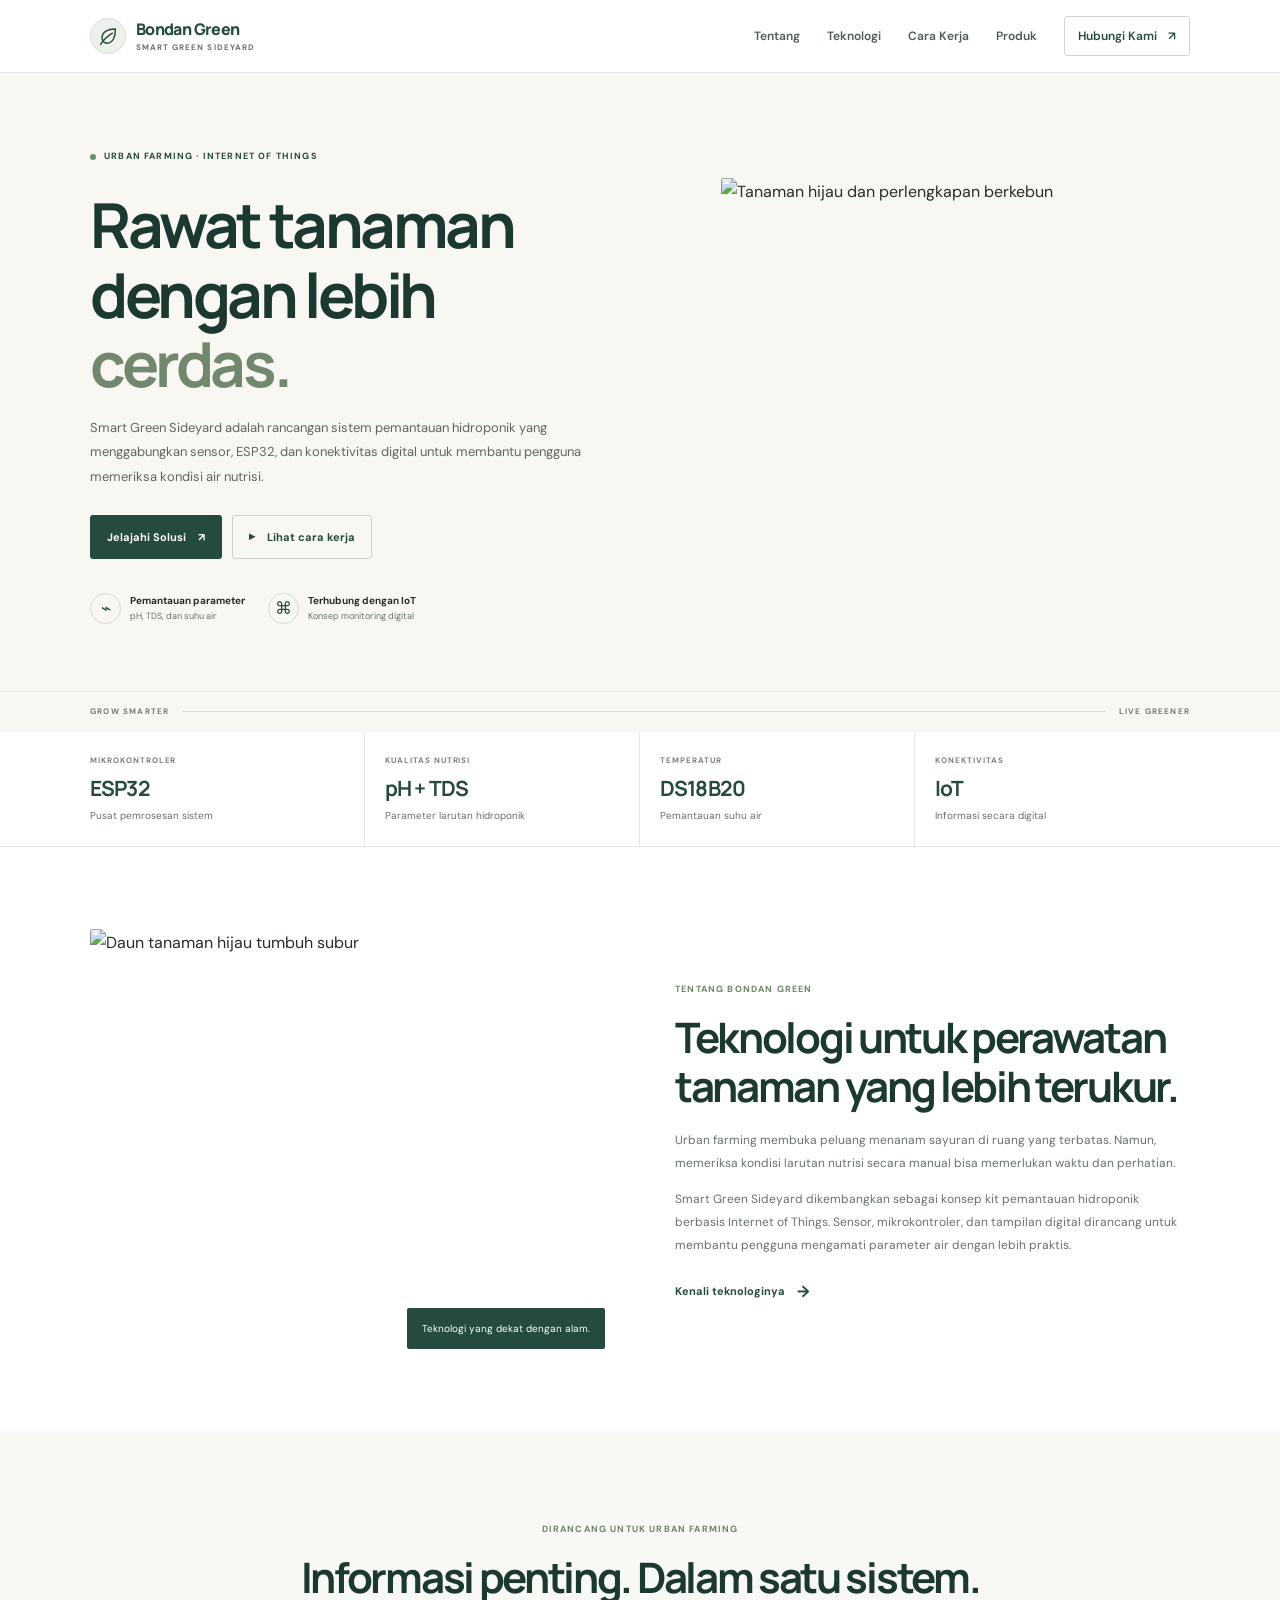
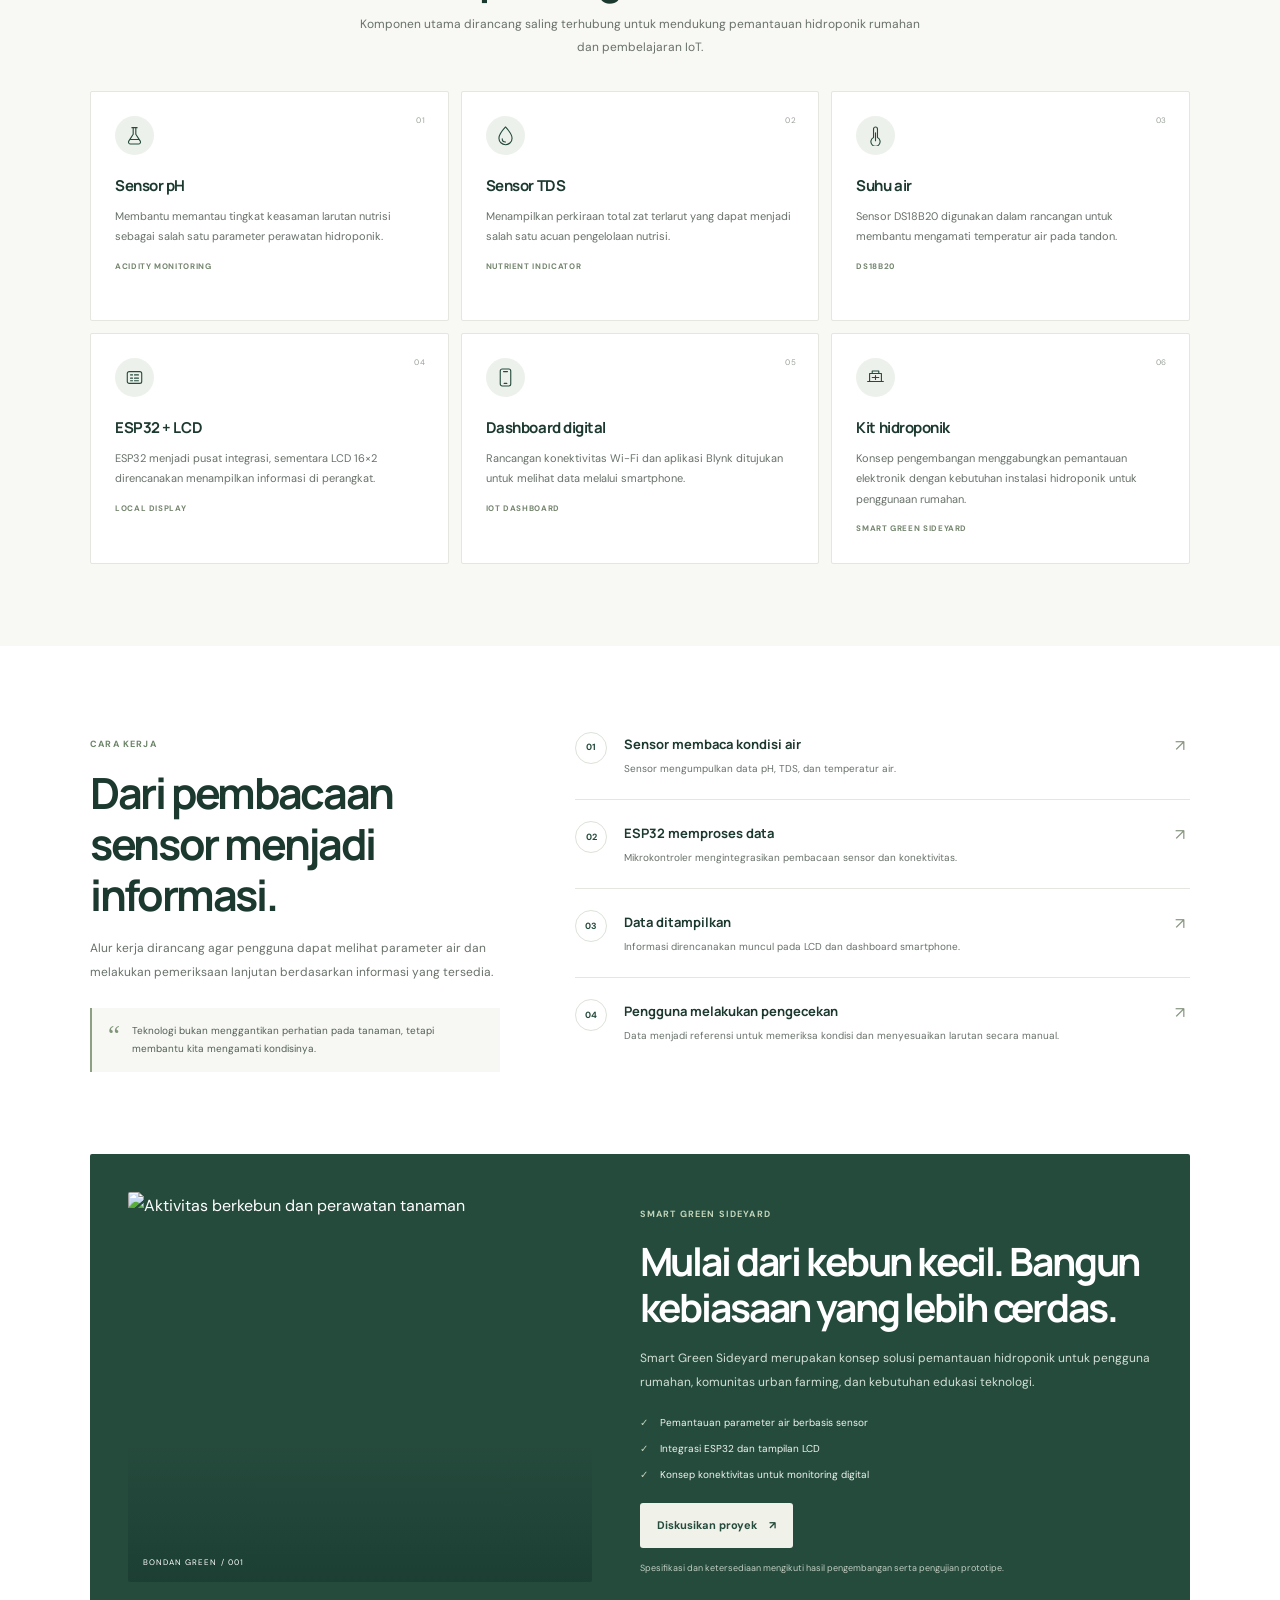
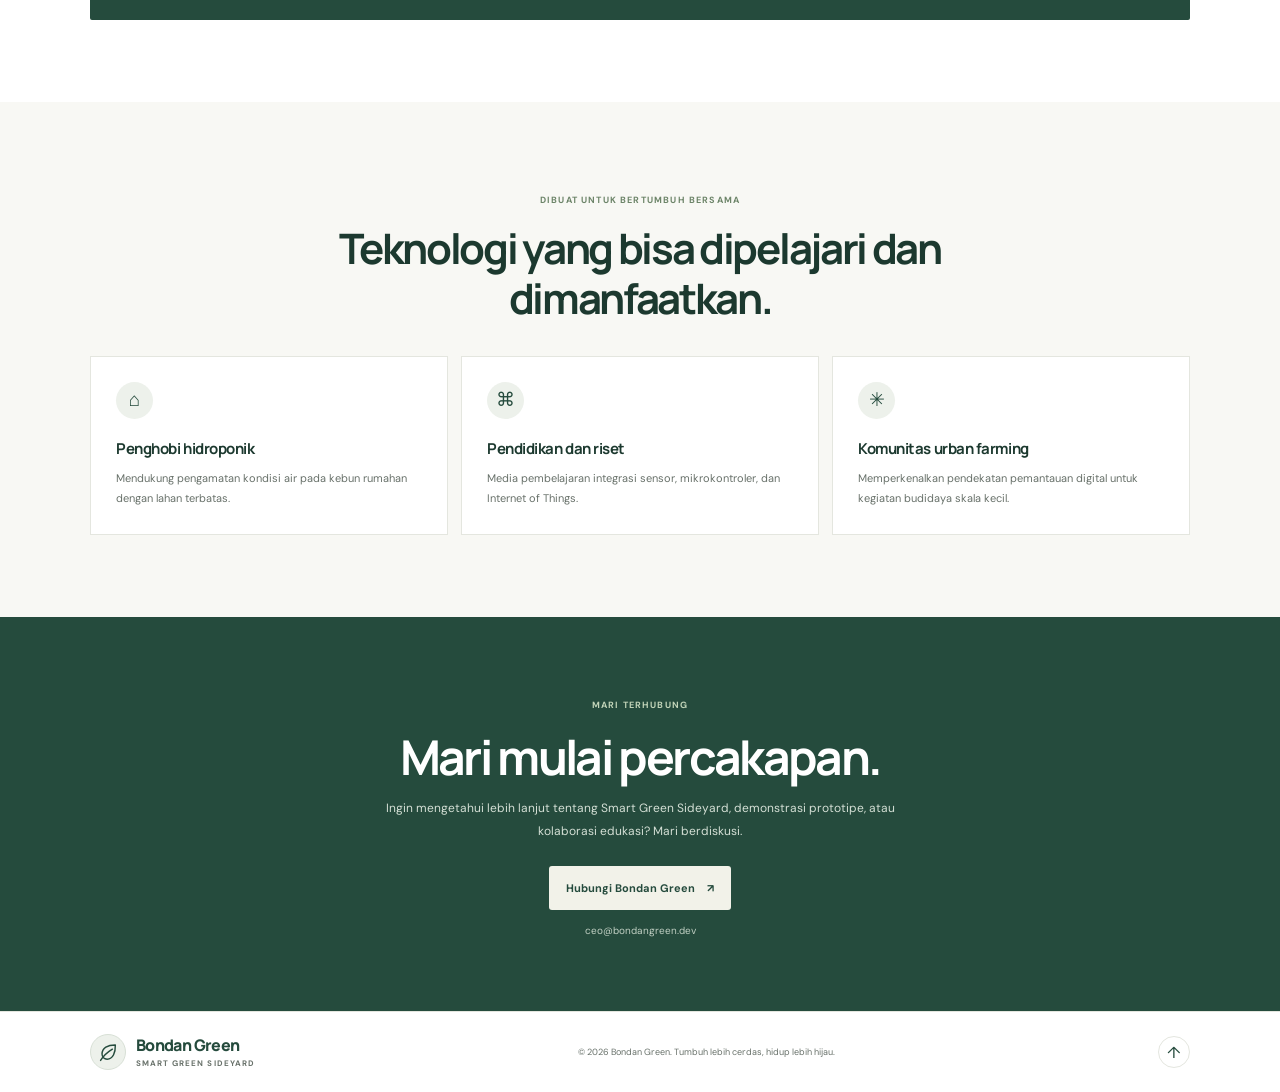
==== index.html @ 35d1bdcb "Initial Bondan Green website" ====
<!doctype html>
<html lang="id">
<head>
  <meta charset="utf-8">
  <meta name="viewport" content="width=device-width, initial-scale=1">
  <meta name="theme-color" content="#183d32">
  <meta name="description" content="Bondan Green mengembangkan Smart Green Sideyard, konsep pemantauan hidroponik berbasis IoT untuk urban farming.">
  <title>Bondan Green — Smart Green Sideyard</title>
  <link rel="preconnect" href="https://fonts.googleapis.com">
  <link rel="preconnect" href="https://fonts.gstatic.com" crossorigin>
  <link href="https://fonts.googleapis.com/css2?family=DM+Sans:wght@400;500;600;700&family=Manrope:wght@400;500;600;700;800&display=swap" rel="stylesheet">
  <link rel="stylesheet" href="styles.css">
  <script src="script.js" defer></script>
</head>
<body>
  <header class="site-header">
    <div class="container nav-wrap">
      <a class="brand" href="#home" aria-label="Bondan Green beranda">
        <span class="brand-symbol" aria-hidden="true"><svg viewBox="0 0 32 32"><path d="M25.5 5.5C15 5.4 7 9.5 7 18.2c0 4.4 3.1 7.1 7.1 7.1 8.4 0 11.7-9.8 11.4-19.8Z"/><path d="M5 27c4.5-7.2 9.1-11.1 16.4-15.6"/></svg></span>
        <span class="brand-text"><strong>Bondan Green</strong><small>SMART GREEN SIDEYARD</small></span>
      </a>
      <button class="menu-toggle" type="button" aria-expanded="false" aria-controls="site-nav" aria-label="Buka navigasi"><span></span><span></span></button>
      <nav class="site-nav" id="site-nav" aria-label="Navigasi utama">
        <a href="#tentang">Tentang</a>
        <a href="#teknologi">Teknologi</a>
        <a href="#cara-kerja">Cara Kerja</a>
        <a href="#produk">Produk</a>
        <a class="nav-cta" href="#kontak">Hubungi Kami <span aria-hidden="true">↗</span></a>
      </nav>
    </div>
  </header>

  <main>
    <section class="hero" id="home">
      <div class="hero-glow hero-glow-one"></div><div class="hero-glow hero-glow-two"></div>
      <div class="container hero-layout">
        <div class="hero-copy">
          <div class="eyebrow"><span class="eyebrow-dot"></span> URBAN FARMING · INTERNET OF THINGS</div>
          <h1>Rawat tanaman dengan lebih <em>cerdas.</em></h1>
          <p class="hero-description">Smart Green Sideyard adalah rancangan sistem pemantauan hidroponik yang menggabungkan sensor, ESP32, dan konektivitas digital untuk membantu pengguna memeriksa kondisi air nutrisi.</p>
          <div class="hero-buttons">
            <a class="button button-light" href="#produk">Jelajahi Solusi <span aria-hidden="true">↗</span></a>
            <a class="button button-ghost" href="#cara-kerja"><span class="play-icon">▶</span> Lihat cara kerja</a>
          </div>
          <div class="hero-highlights">
            <div class="highlight"><span class="highlight-icon">⌁</span><span><strong>Pemantauan parameter</strong><small>pH, TDS, dan suhu air</small></span></div>
            <div class="highlight"><span class="highlight-icon">⌘</span><span><strong>Terhubung dengan IoT</strong><small>Konsep monitoring digital</small></span></div>
          </div>
        </div>
        <div class="hero-art">
          <div class="image-frame">
            <img src="https://images.unsplash.com/photo-1585320806297-9794b3e4eeae?auto=format&fit=crop&w=1100&q=85" alt="Tanaman hijau dan perlengkapan berkebun" fetchpriority="high">
            <div class="image-shade"></div>
            <div class="image-note"><span class="note-mark">✳</span><span><small>GROW WITH PURPOSE</small><strong>Smart monitoring for home growing.</strong></span></div>
          </div>
          <div class="floating-chip chip-top"><span class="status-dot"></span><span><small>Konsep produk</small><strong>Smart hydroponics</strong></span></div>
          <div class="floating-chip chip-bottom"><span class="chip-icon">↗</span><span><small>Teknologi terintegrasi</small><strong>Sensor · ESP32 · IoT</strong></span></div>
          <span class="decorative-ring" aria-hidden="true"></span>
        </div>
      </div>
      <div class="hero-bottom-line"><div class="container"><span>GROW SMARTER</span><span class="line"></span><span>LIVE GREENER</span></div></div>
    </section>

    <section class="metrics" aria-label="Komponen utama">
      <div class="container metrics-grid">
        <div class="metric"><span class="metric-label">MIKROKONTROLER</span><strong>ESP32</strong><small>Pusat pemrosesan sistem</small></div>
        <div class="metric"><span class="metric-label">KUALITAS NUTRISI</span><strong>pH + TDS</strong><small>Parameter larutan hidroponik</small></div>
        <div class="metric"><span class="metric-label">TEMPERATUR</span><strong>DS18B20</strong><small>Pemantauan suhu air</small></div>
        <div class="metric"><span class="metric-label">KONEKTIVITAS</span><strong>IoT</strong><small>Informasi secara digital</small></div>
      </div>
    </section>

    <section class="section about-section" id="tentang">
      <div class="container split-layout">
        <div class="about-visual">
          <img src="https://images.unsplash.com/photo-1497250681960-ef046c08a56e?auto=format&fit=crop&w=1000&q=85" alt="Daun tanaman hijau tumbuh subur" loading="lazy">
          <div class="visual-stamp"><span>BG</span><small>GROW<br>BETTER</small></div>
          <div class="visual-caption">Teknologi yang dekat dengan alam.</div>
        </div>
        <div class="section-copy">
          <span class="section-eyebrow">TENTANG BONDAN GREEN</span>
          <h2>Teknologi untuk perawatan tanaman yang lebih terukur.</h2>
          <p>Urban farming membuka peluang menanam sayuran di ruang yang terbatas. Namun, memeriksa kondisi larutan nutrisi secara manual bisa memerlukan waktu dan perhatian.</p>
          <p>Smart Green Sideyard dikembangkan sebagai konsep kit pemantauan hidroponik berbasis Internet of Things. Sensor, mikrokontroler, dan tampilan digital dirancang untuk membantu pengguna mengamati parameter air dengan lebih praktis.</p>
          <a class="inline-link" href="#teknologi">Kenali teknologinya <span aria-hidden="true">→</span></a>
        </div>
      </div>
    </section>

    <section class="section technology-section" id="teknologi">
      <div class="container">
        <div class="section-heading">
          <span class="section-eyebrow">DIRANCANG UNTUK URBAN FARMING</span>
          <h2>Informasi penting. Dalam satu sistem.</h2>
          <p>Komponen utama dirancang saling terhubung untuk mendukung pemantauan hidroponik rumahan dan pembelajaran IoT.</p>
        </div>
        <div class="technology-grid">
          <article class="technology-card"><span class="card-number">01</span><div class="tech-icon"><svg viewBox="0 0 32 32" aria-hidden="true"><path d="M12 4h8M14 4v10L7 25a3 3 0 0 0 3 4h12a3 3 0 0 0 3-4l-7-11V4M10 22h12"/></svg></div><h3>Sensor pH</h3><p>Membantu memantau tingkat keasaman larutan nutrisi sebagai salah satu parameter perawatan hidroponik.</p><span class="card-tag">ACIDITY MONITORING</span></article>
          <article class="technology-card"><span class="card-number">02</span><div class="tech-icon"><svg viewBox="0 0 32 32" aria-hidden="true"><path d="M16 3S6 14 6 20a10 10 0 0 0 20 0C26 14 16 3 16 3Z"/><path d="M11 21a5 5 0 0 0 5 5"/></svg></div><h3>Sensor TDS</h3><p>Menampilkan perkiraan total zat terlarut yang dapat menjadi salah satu acuan pengelolaan nutrisi.</p><span class="card-tag">NUTRIENT INDICATOR</span></article>
          <article class="technology-card"><span class="card-number">03</span><div class="tech-icon"><svg viewBox="0 0 32 32" aria-hidden="true"><path d="M13 6a3 3 0 0 1 6 0v13a7 7 0 1 1-6 0V6Z"/><path d="M16 12v12"/></svg></div><h3>Suhu air</h3><p>Sensor DS18B20 digunakan dalam rancangan untuk membantu mengamati temperatur air pada tandon.</p><span class="card-tag">DS18B20</span></article>
          <article class="technology-card"><span class="card-number">04</span><div class="tech-icon"><svg viewBox="0 0 32 32" aria-hidden="true"><rect x="5" y="7" width="22" height="18" rx="3"/><path d="M10 12h3m3 0h6m-12 5h3m3 0h6m-12 4h3m3 0h6"/></svg></div><h3>ESP32 + LCD</h3><p>ESP32 menjadi pusat integrasi, sementara LCD 16×2 direncanakan menampilkan informasi di perangkat.</p><span class="card-tag">LOCAL DISPLAY</span></article>
          <article class="technology-card"><span class="card-number">05</span><div class="tech-icon"><svg viewBox="0 0 32 32" aria-hidden="true"><rect x="8" y="3" width="16" height="26" rx="3"/><path d="M13 7h6M14 25h4"/></svg></div><h3>Dashboard digital</h3><p>Rancangan konektivitas Wi-Fi dan aplikasi Blynk ditujukan untuk melihat data melalui smartphone.</p><span class="card-tag">IOT DASHBOARD</span></article>
          <article class="technology-card technology-card-featured"><span class="card-number">06</span><div class="tech-icon"><svg viewBox="0 0 32 32" aria-hidden="true"><path d="M4 22h24M7 22V10h18v12M11 10V6h10v4M11 16h10M16 13v6"/></svg></div><h3>Kit hidroponik</h3><p>Konsep pengembangan menggabungkan pemantauan elektronik dengan kebutuhan instalasi hidroponik untuk penggunaan rumahan.</p><span class="card-tag">SMART GREEN SIDEYARD</span></article>
        </div>
      </div>
    </section>

    <section class="section workflow-section" id="cara-kerja">
      <div class="container workflow-layout">
        <div class="workflow-intro">
          <span class="section-eyebrow">CARA KERJA</span>
          <h2>Dari pembacaan sensor menjadi informasi.</h2>
          <p>Alur kerja dirancang agar pengguna dapat melihat parameter air dan melakukan pemeriksaan lanjutan berdasarkan informasi yang tersedia.</p>
          <div class="workflow-quote"><span>“</span><p>Teknologi bukan menggantikan perhatian pada tanaman, tetapi membantu kita mengamati kondisinya.</p></div>
        </div>
        <div class="workflow-steps">
          <div class="workflow-step"><span>01</span><div><h3>Sensor membaca kondisi air</h3><p>Sensor mengumpulkan data pH, TDS, dan temperatur air.</p></div><b>↗</b></div>
          <div class="workflow-step"><span>02</span><div><h3>ESP32 memproses data</h3><p>Mikrokontroler mengintegrasikan pembacaan sensor dan konektivitas.</p></div><b>↗</b></div>
          <div class="workflow-step"><span>03</span><div><h3>Data ditampilkan</h3><p>Informasi direncanakan muncul pada LCD dan dashboard smartphone.</p></div><b>↗</b></div>
          <div class="workflow-step"><span>04</span><div><h3>Pengguna melakukan pengecekan</h3><p>Data menjadi referensi untuk memeriksa kondisi dan menyesuaikan larutan secara manual.</p></div><b>↗</b></div>
        </div>
      </div>
    </section>

    <section class="product-section" id="produk">
      <div class="container product-panel">
        <div class="product-image"><img src="https://images.unsplash.com/photo-1416879595882-3373a0480b5b?auto=format&fit=crop&w=1100&q=85" alt="Aktivitas berkebun dan perawatan tanaman" loading="lazy"><span class="image-index">BONDAN GREEN / 001</span></div>
        <div class="product-copy">
          <span class="section-eyebrow">SMART GREEN SIDEYARD</span>
          <h2>Mulai dari kebun kecil. Bangun kebiasaan yang lebih cerdas.</h2>
          <p>Smart Green Sideyard merupakan konsep solusi pemantauan hidroponik untuk pengguna rumahan, komunitas urban farming, dan kebutuhan edukasi teknologi.</p>
          <ul><li><span>✓</span> Pemantauan parameter air berbasis sensor</li><li><span>✓</span> Integrasi ESP32 dan tampilan LCD</li><li><span>✓</span> Konsep konektivitas untuk monitoring digital</li></ul>
          <a class="button button-dark" href="#kontak">Diskusikan proyek <span aria-hidden="true">↗</span></a>
          <small class="product-disclaimer">Spesifikasi dan ketersediaan mengikuti hasil pengembangan serta pengujian prototipe.</small>
        </div>
      </div>
    </section>

    <section class="section audience-section">
      <div class="container">
        <div class="section-heading"><span class="section-eyebrow">DIBUAT UNTUK BERTUMBUH BERSAMA</span><h2>Teknologi yang bisa dipelajari dan dimanfaatkan.</h2></div>
        <div class="audience-grid">
          <article><span class="audience-symbol">⌂</span><h3>Penghobi hidroponik</h3><p>Mendukung pengamatan kondisi air pada kebun rumahan dengan lahan terbatas.</p></article>
          <article><span class="audience-symbol">⌘</span><h3>Pendidikan dan riset</h3><p>Media pembelajaran integrasi sensor, mikrokontroler, dan Internet of Things.</p></article>
          <article><span class="audience-symbol">✳</span><h3>Komunitas urban farming</h3><p>Memperkenalkan pendekatan pemantauan digital untuk kegiatan budidaya skala kecil.</p></article>
        </div>
      </div>
    </section>

    <section class="contact-section" id="kontak">
      <div class="container contact-inner">
        <span class="section-eyebrow">MARI TERHUBUNG</span>
        <h2>Mari mulai percakapan.</h2>
        <p>Ingin mengetahui lebih lanjut tentang Smart Green Sideyard, demonstrasi prototipe, atau kolaborasi edukasi? Mari berdiskusi.</p>
        <a class="button button-light" href="mailto:ceo@bondangreen.dev">Hubungi Bondan Green <span aria-hidden="true">↗</span></a>
        <div class="contact-note">ceo@bondangreen.dev</div>
      </div>
    </section>
  </main>

  <footer class="site-footer">
    <div class="container footer-layout">
      <a class="brand footer-brand" href="#home"><span class="brand-symbol" aria-hidden="true"><svg viewBox="0 0 32 32"><path d="M25.5 5.5C15 5.4 7 9.5 7 18.2c0 4.4 3.1 7.1 7.1 7.1 8.4 0 11.7-9.8 11.4-19.8Z"/><path d="M5 27c4.5-7.2 9.1-11.1 16.4-15.6"/></svg></span><span class="brand-text"><strong>Bondan Green</strong><small>SMART GREEN SIDEYARD</small></span></a>
      <p>© <span id="year">2026</span> Bondan Green. Tumbuh lebih cerdas, hidup lebih hijau.</p>
      <a class="back-top" href="#home" aria-label="Kembali ke atas">↑</a>
    </div>
  </footer>
</body>
</html>
---- styles.css ----
/* Bondan Green — restrained, editorial, minimal design */
:root {
  --green: #254b3d;
  --green-dark: #1c392f;
  --green-soft: #edf1eb;
  --cream: #f8f7f2;
  --white: #fff;
  --ink: #262d28;
  --muted: #68716a;
  --line: #e4e6df;
  --heading: "Manrope", sans-serif;
  --body: "DM Sans", sans-serif;
}
* { box-sizing: border-box; }
html { scroll-behavior: smooth; scroll-padding-top: 82px; }
body { margin: 0; color: var(--ink); background: var(--white); font-family: var(--body); line-height: 1.7; -webkit-font-smoothing: antialiased; }
img { display: block; max-width: 100%; }
a { color: inherit; transition: color .18s ease, background .18s ease; }
button { font: inherit; }
.container { width: min(1100px, calc(100% - 48px)); margin-inline: auto; }

/* Navigation */
.site-header { position: sticky; top: 0; z-index: 50; background: rgba(255,255,255,.97); border-bottom: 1px solid var(--line); }
.nav-wrap { min-height: 72px; display: flex; align-items: center; justify-content: space-between; gap: 24px; }
.brand { display: inline-flex; align-items: center; gap: 10px; color: var(--green); text-decoration: none; flex-shrink: 0; }
.brand-symbol { display: grid; place-items: center; width: 36px; height: 36px; border: 1px solid #d8e0d6; border-radius: 50%; background: var(--green-soft); }
.brand-symbol svg { width: 23px; fill: none; stroke: var(--green); stroke-width: 2; stroke-linecap: round; stroke-linejoin: round; }
.brand-text { display: flex; flex-direction: column; line-height: 1.2; }
.brand-text strong { font-family: var(--heading); font-size: 16px; letter-spacing: -.04em; font-weight: 800; }
.brand-text small { margin-top: 4px; font-size: 8px; letter-spacing: .13em; font-weight: 700; color: var(--muted); }
.site-nav { display: flex; align-items: center; gap: 27px; }
.site-nav > a { font-size: 12px; font-weight: 600; text-decoration: none; color: #4e5b52; }
.site-nav > a:hover { color: var(--green); }
.site-nav .nav-cta { padding: 9px 13px; border: 1px solid #cfd8cf; border-radius: 3px; color: var(--green); }
.site-nav .nav-cta:hover { background: var(--green-soft); }
.nav-cta span { padding-left: 8px; }
.menu-toggle { display: none; }

/* Hero */
.hero { position: relative; overflow: hidden; background: var(--cream); color: var(--ink); padding: 68px 0 0; }
.hero:after, .hero-glow { display: none; }
.hero-layout { display: grid; grid-template-columns: 1.04fr .96fr; gap: 62px; align-items: center; padding-bottom: 66px; }
.eyebrow, .section-eyebrow { display: inline-flex; align-items: center; gap: 8px; font-size: 9px; letter-spacing: .13em; font-weight: 700; }
.eyebrow { color: var(--green); }
.eyebrow-dot { width: 6px; height: 6px; border-radius: 50%; background: #6e8c70; }
.hero h1, .section-copy h2, .section-heading h2, .workflow-intro h2, .product-copy h2, .contact-inner h2 { font-family: var(--heading); font-weight: 700; letter-spacing: -.055em; }
.hero h1 { max-width: 620px; margin: 22px 0 17px; font-size: clamp(42px, 5vw, 62px); line-height: 1.12; color: var(--green-dark); }
.hero h1 em { color: #72886e; font-style: normal; }
.hero-description { max-width: 520px; color: #5e685f; font-size: 13px; line-height: 1.9; }
.hero-buttons { display: flex; flex-wrap: wrap; gap: 10px; margin-top: 25px; }
.button { display: inline-flex; align-items: center; justify-content: center; gap: 12px; padding: 12px 16px; text-decoration: none; font-size: 11px; font-weight: 700; border: 1px solid transparent; border-radius: 3px; }
.button-light { background: var(--green); color: white; }
.button-light:hover { background: var(--green-dark); }
.button-ghost { border-color: #cbd2c8; color: var(--green); }
.button-ghost:hover { background: #eef0e9; }
.play-icon { font-size: 8px; }
.hero-highlights { display: flex; flex-wrap: wrap; gap: 23px; margin-top: 33px; }
.highlight { display: flex; align-items: center; gap: 9px; }
.highlight-icon { display: grid; place-items: center; width: 31px; height: 31px; border: 1px solid #d5ddd1; border-radius: 50%; color: var(--green); font-size: 17px; }
.highlight > span:last-child { display: flex; flex-direction: column; }
.highlight strong { font-size: 10px; font-weight: 700; }
.highlight small { font-size: 9px; color: var(--muted); }
.hero-art { position: relative; width: 100%; max-width: 440px; margin: 0 auto; padding: 0; }
.image-frame { height: 410px; overflow: hidden; border-radius: 2px; border: 0; }
.image-frame > img { width: 100%; height: 100%; object-fit: cover; object-position: center; }
.image-shade { display: none; }
.image-note { display: none; }
.floating-chip { display: none; }
.hero-bottom-line { border-top: 1px solid #e5e6de; }
.hero-bottom-line .container { height: 40px; display: flex; align-items: center; gap: 14px; color: #737d73; font-size: 8px; font-weight: 700; letter-spacing: .15em; }
.hero-bottom-line .line { flex: 1; height: 1px; background: #d9ddd4; }

/* Quick facts */
.metrics { background: var(--white); border-bottom: 1px solid var(--line); }
.metrics-grid { display: grid; grid-template-columns: repeat(4, 1fr); }
.metric { display: flex; flex-direction: column; padding: 22px 20px; border-right: 1px solid var(--line); }
.metric:first-child { padding-left: 0; }
.metric:last-child { border: 0; }
.metric-label { color: #788477; font-size: 8px; letter-spacing: .12em; font-weight: 700; }
.metric strong { margin: 4px 0 0; color: var(--green); font-family: var(--heading); font-size: 21px; letter-spacing: -.04em; }
.metric small { color: var(--muted); font-size: 10px; }

/* General sections */
.section { padding: 82px 0; }
.split-layout { display: grid; grid-template-columns: 1fr 1fr; gap: 70px; align-items: center; }
.about-visual { position: relative; padding: 0 20px 20px 0; }
.about-visual > img { width: 100%; height: 400px; object-fit: cover; border-radius: 2px; }
.visual-stamp { display: none; }
.visual-caption { position: absolute; right: 0; bottom: 0; max-width: 230px; padding: 12px 15px; background: var(--green); color: white; border-radius: 2px; font-size: 10px; }
.section-eyebrow { color: #6c8468; }
.section-copy h2, .section-heading h2, .workflow-intro h2, .product-copy h2 { margin: 13px 0 17px; color: var(--green-dark); font-size: clamp(30px, 3.4vw, 42px); line-height: 1.18; }
.section-copy p, .section-heading p, .workflow-intro > p, .product-copy > p { color: var(--muted); font-size: 12px; line-height: 1.95; }
.inline-link { display: inline-flex; align-items: center; gap: 12px; margin-top: 8px; color: var(--green); font-size: 11px; font-weight: 700; text-decoration: none; }
.inline-link:hover { text-decoration: underline; }
.inline-link span { font-size: 16px; }

/* Technology cards */
.technology-section { background: #f8f8f4; }
.section-heading { max-width: 690px; margin: 0 auto 32px; text-align: center; }
.section-heading h2 { margin-bottom: 10px; }
.section-heading p { max-width: 560px; margin: 0 auto; }
.technology-grid { display: grid; grid-template-columns: repeat(3, 1fr); gap: 12px; }
.technology-card { position: relative; min-height: 230px; padding: 24px; background: white; border: 1px solid var(--line); border-radius: 2px; }
.technology-card:hover { border-color: #c8d2c5; }
.card-number { position: absolute; top: 22px; right: 22px; color: #9aa399; font-size: 8px; letter-spacing: .08em; }
.tech-icon { display: grid; place-items: center; width: 39px; height: 39px; margin-bottom: 18px; background: var(--green-soft); border-radius: 50%; }
.tech-icon svg { width: 21px; height: 21px; fill: none; stroke: var(--green); stroke-width: 1.7; stroke-linecap: round; stroke-linejoin: round; }
.technology-card h3, .audience-grid h3 { margin: 0 0 7px; color: var(--green-dark); font-family: var(--heading); font-size: 15px; letter-spacing: -.03em; }
.technology-card p, .audience-grid p { margin: 0; color: var(--muted); font-size: 11px; line-height: 1.85; }
.card-tag { display: inline-block; margin-top: 13px; color: #74856e; font-size: 8px; font-weight: 700; letter-spacing: .08em; }

/* Process */
.workflow-layout { display: grid; grid-template-columns: .8fr 1.2fr; gap: 75px; align-items: start; }
.workflow-intro h2 { font-size: clamp(31px, 3.5vw, 43px); }
.workflow-quote { display: flex; gap: 12px; margin-top: 24px; padding: 14px 16px; border-left: 2px solid #8da084; background: #f7f8f4; }
.workflow-quote > span { color: #809579; font-family: Georgia, serif; font-size: 27px; line-height: 1; }
.workflow-quote p { margin: 0; color: #526054; font-size: 10px; line-height: 1.8; }
.workflow-step { display: grid; grid-template-columns: 35px 1fr 15px; gap: 14px; align-items: start; padding: 21px 0; border-bottom: 1px solid var(--line); }
.workflow-step:first-child { padding-top: 4px; }
.workflow-step:last-child { border: 0; }
.workflow-step > span { display: grid; place-items: center; width: 32px; height: 32px; border: 1px solid #dce3d7; border-radius: 50%; color: var(--green); font-size: 9px; font-weight: 700; }
.workflow-step h3 { margin: 1px 0 5px; color: var(--green-dark); font-family: var(--heading); font-size: 13px; }
.workflow-step p { margin: 0; color: var(--muted); font-size: 10px; line-height: 1.8; }
.workflow-step > b { color: #879581; font-weight: 400; }

/* Product feature */
.product-section { padding: 0 0 82px; }
.product-panel { display: grid; grid-template-columns: .95fr 1.05fr; gap: 48px; align-items: center; padding: 38px; background: var(--green); color: white; border-radius: 2px; }
.product-image { position: relative; height: 390px; overflow: hidden; border-radius: 2px; }
.product-image img { width: 100%; height: 100%; object-fit: cover; }
.product-image:after { content: ""; position: absolute; inset: 65% 0 0; background: linear-gradient(transparent, #102d2566); }
.image-index { position: absolute; z-index: 1; left: 15px; bottom: 13px; color: white; font-size: 8px; letter-spacing: .13em; }
.product-copy .section-eyebrow { color: #c2d4b9; }
.product-copy h2 { color: white; font-size: clamp(29px, 3.2vw, 39px); }
.product-copy > p { color: #d4dfd5; }
.product-copy ul { display: grid; gap: 9px; margin: 20px 0; padding: 0; list-style: none; }
.product-copy li { color: #f1f5ef; font-size: 10px; }
.product-copy li span { margin-right: 9px; color: #c2d4b9; }
.button-dark { background: #f0f1e9; color: var(--green); }
.button-dark:hover { background: white; }
.product-disclaimer { display: block; margin-top: 13px; color: #c0cec2; font-size: 9px; line-height: 1.7; }

/* Audience and contact */
.audience-section { background: #f8f8f4; }
.audience-grid { display: grid; grid-template-columns: repeat(3, 1fr); gap: 13px; }
.audience-grid article { padding: 25px; background: white; border: 1px solid var(--line); }
.audience-symbol { display: grid; place-items: center; width: 37px; height: 37px; margin-bottom: 17px; background: var(--green-soft); border-radius: 50%; color: var(--green); font-size: 19px; }
.contact-section { padding: 72px 0; background: var(--green); text-align: center; }
.contact-inner { max-width: 680px; }
.contact-inner .section-eyebrow { color: #c2d4b9; }
.contact-inner h2 { margin: 13px 0; color: white; font-size: clamp(34px, 4.2vw, 48px); line-height: 1.15; }
.contact-inner > p { max-width: 530px; margin: 0 auto 23px; color: #d4dfd5; font-size: 12px; line-height: 1.9; }
.contact-inner .button-light { background: #f2f2e9; color: var(--green); }
.contact-inner .button-light:hover { background: white; }
.contact-note { margin-top: 12px; color: #c2d0c4; font-size: 10px; }
.site-footer { padding: 22px 0; background: white; border-top: 1px solid var(--line); }
.footer-layout { display: flex; align-items: center; justify-content: space-between; gap: 20px; }
.footer-layout > p { margin: 0; color: var(--muted); font-size: 9px; }
.back-top { display: grid; place-items: center; width: 32px; height: 32px; border: 1px solid var(--line); border-radius: 50%; color: var(--green); text-decoration: none; }
.back-top:hover { background: var(--green-soft); }

@media (max-width: 900px) {
  .hero-layout { grid-template-columns: 1fr .85fr; gap: 32px; }
  .hero h1 { font-size: clamp(40px, 5vw, 55px); }
  .image-frame { height: 370px; }
  .split-layout { gap: 42px; }
  .workflow-layout { gap: 40px; }
  .product-panel { gap: 30px; padding: 28px; }
  .product-image { height: 350px; }
}
@media (max-width: 720px) {
  .container { width: min(100% - 36px, 1100px); }
  .nav-wrap { min-height: 68px; flex-wrap: wrap; padding: 11px 0; }
  .menu-toggle { display: flex; flex-direction: column; justify-content: center; gap: 5px; width: 38px; height: 38px; padding: 0; border: 1px solid var(--line); border-radius: 3px; background: white; cursor: pointer; }
  .menu-toggle span { width: 15px; height: 1px; margin: 0 auto; background: var(--green); }
  .site-nav { display: none; flex: 0 0 100%; flex-direction: column; align-items: stretch; gap: 0; padding: 4px 0 10px; }
  .site-nav.is-open { display: flex; }
  .site-nav > a { padding: 10px 0; }
  .site-nav .nav-cta { align-self: flex-start; padding: 9px 12px; margin-top: 5px; }
  .hero { padding-top: 48px; }
  .hero-layout { grid-template-columns: 1fr; gap: 32px; padding-bottom: 48px; }
  .hero h1 { max-width: 570px; font-size: clamp(42px, 9vw, 58px); }
  .hero-description { font-size: 12px; }
  .hero-art { max-width: 500px; }
  .image-frame { height: 360px; }
  .metrics-grid { grid-template-columns: repeat(2, 1fr); }
  .metric { padding: 17px 14px; border-bottom: 1px solid var(--line); }
  .metric:first-child { padding-left: 14px; }
  .metric:nth-child(2) { border-right: 0; }
  .metric:nth-child(n+3) { border-bottom: 0; }
  .section { padding: 65px 0; }
  .split-layout, .workflow-layout, .product-panel { grid-template-columns: 1fr; gap: 30px; }
  .about-visual > img { height: 340px; }
  .section-copy h2, .section-heading h2, .workflow-intro h2, .product-copy h2 { font-size: 34px; }
  .technology-grid { grid-template-columns: repeat(2, 1fr); }
  .technology-card { min-height: 225px; padding: 20px 17px; }
  .workflow-layout { gap: 20px; }
  .product-section { padding-bottom: 65px; }
  .product-panel { padding: 23px; }
  .product-image { height: 300px; }
  .audience-grid { grid-template-columns: 1fr; }
  .contact-section { padding: 62px 0; }
  .footer-layout { flex-wrap: wrap; }
  .footer-layout > p { flex-basis: 100%; order: 3; }
}
@media (max-width: 440px) {
  .hero h1 { font-size: 41px; }
  .hero-buttons { flex-direction: column; }
  .hero-buttons .button { width: 100%; }
  .hero-highlights { gap: 13px; }
  .highlight strong { font-size: 9px; }
  .image-frame { height: 315px; }
  .technology-grid { grid-template-columns: 1fr; }
  .technology-card { min-height: 0; }
  .about-visual > img { height: 300px; }
  .visual-caption { max-width: 205px; }
  .product-image { height: 260px; }
}
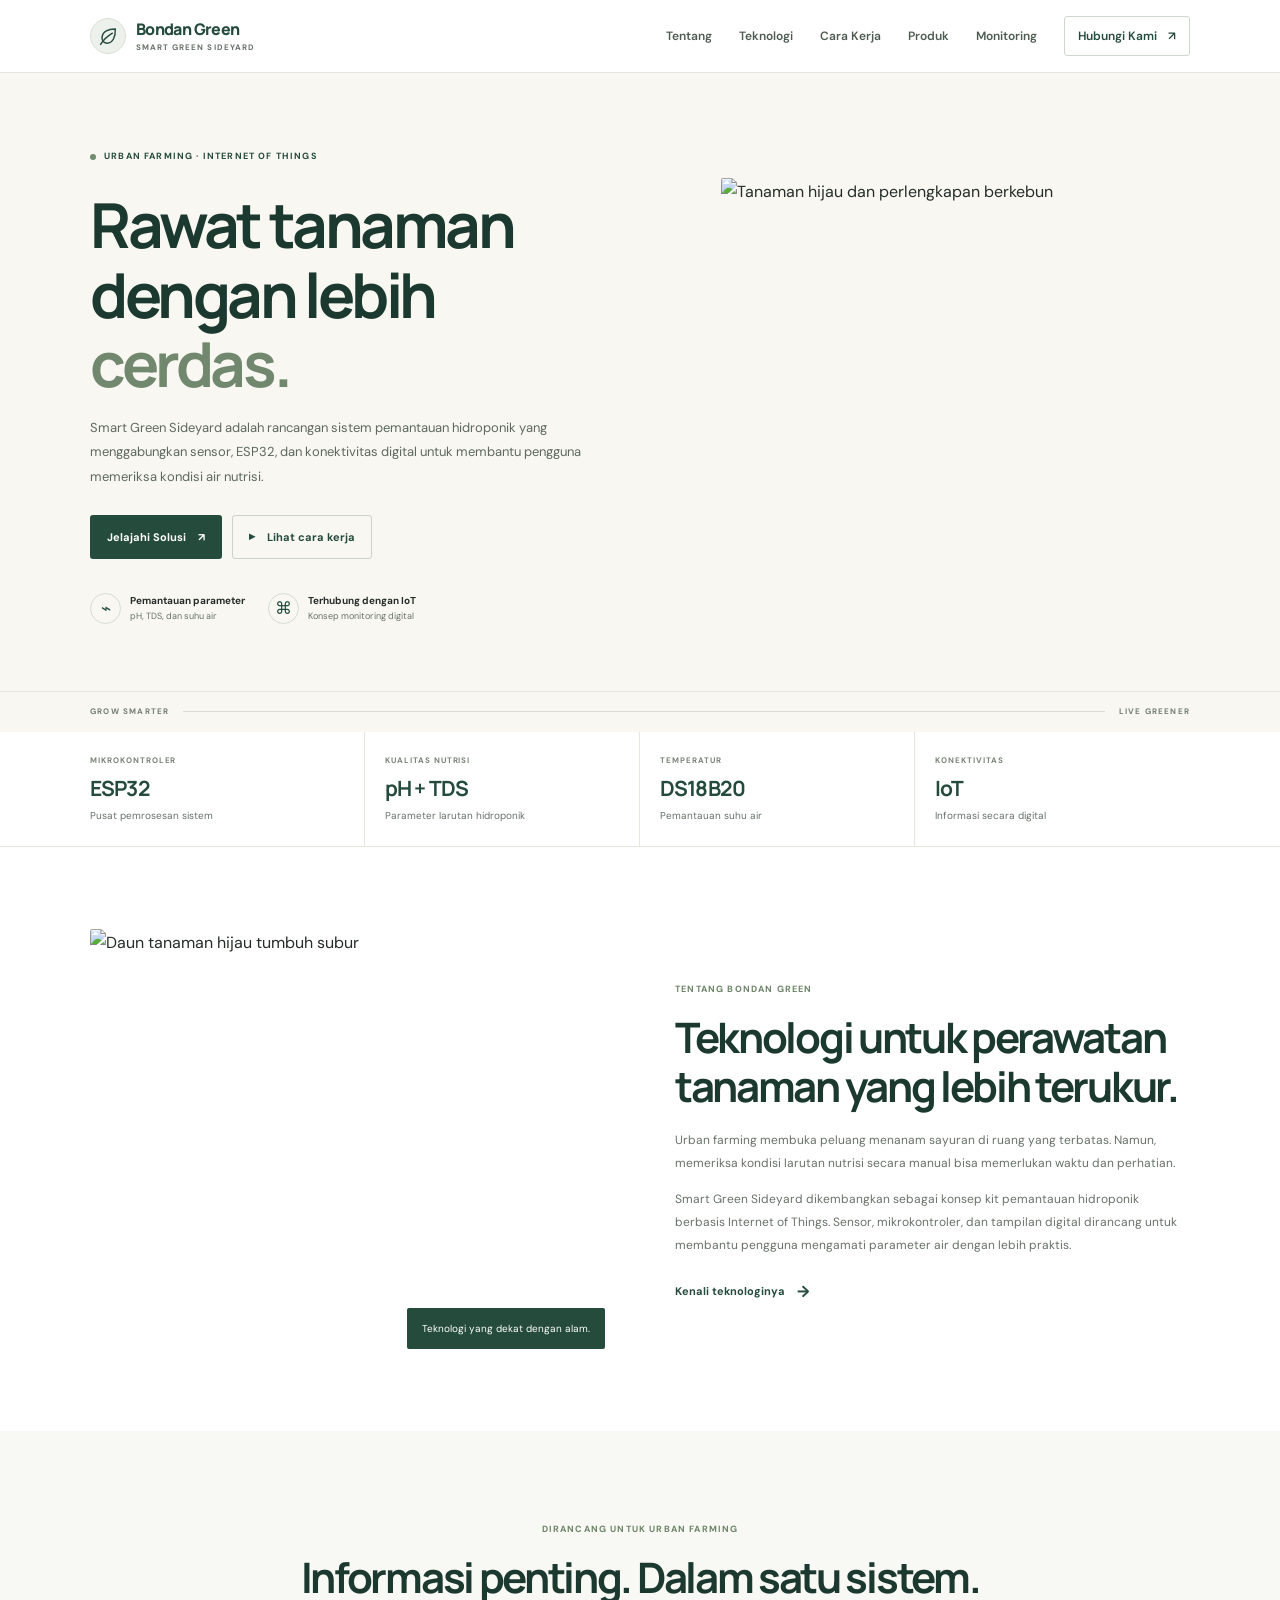
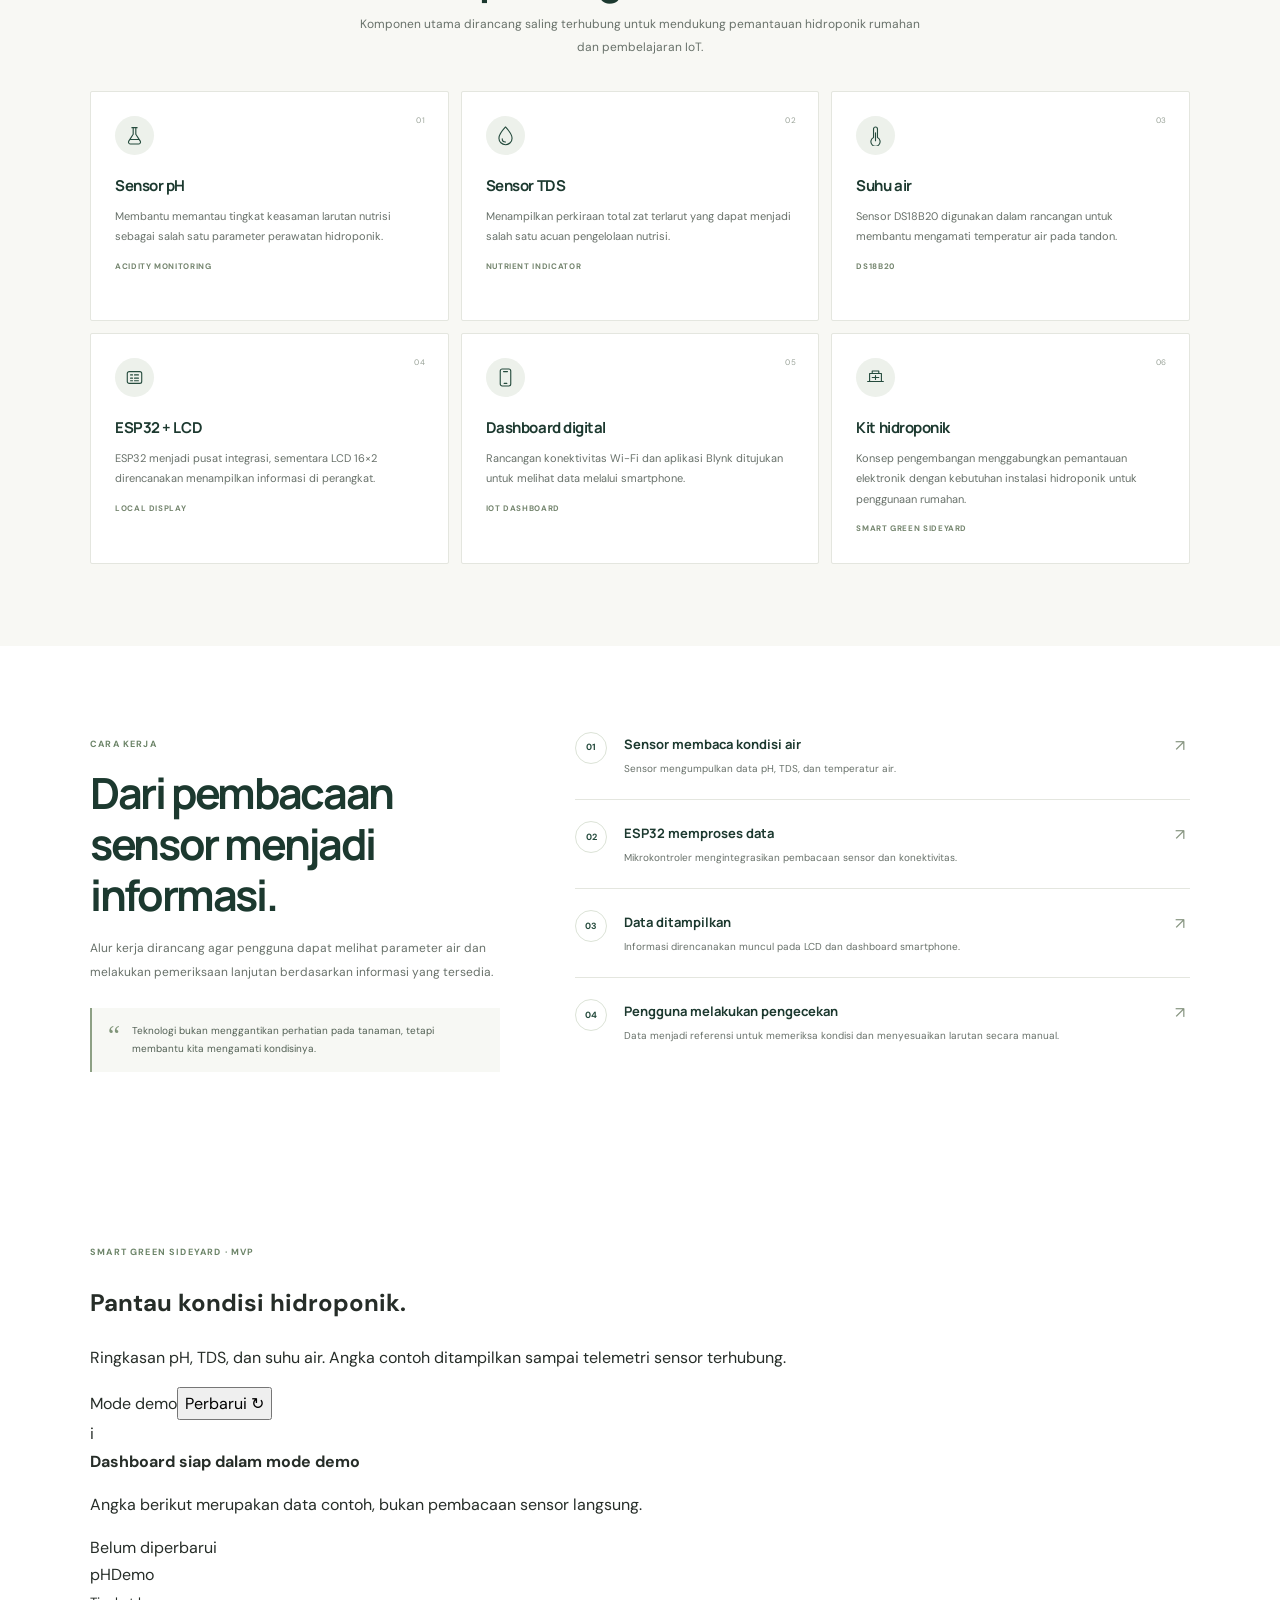
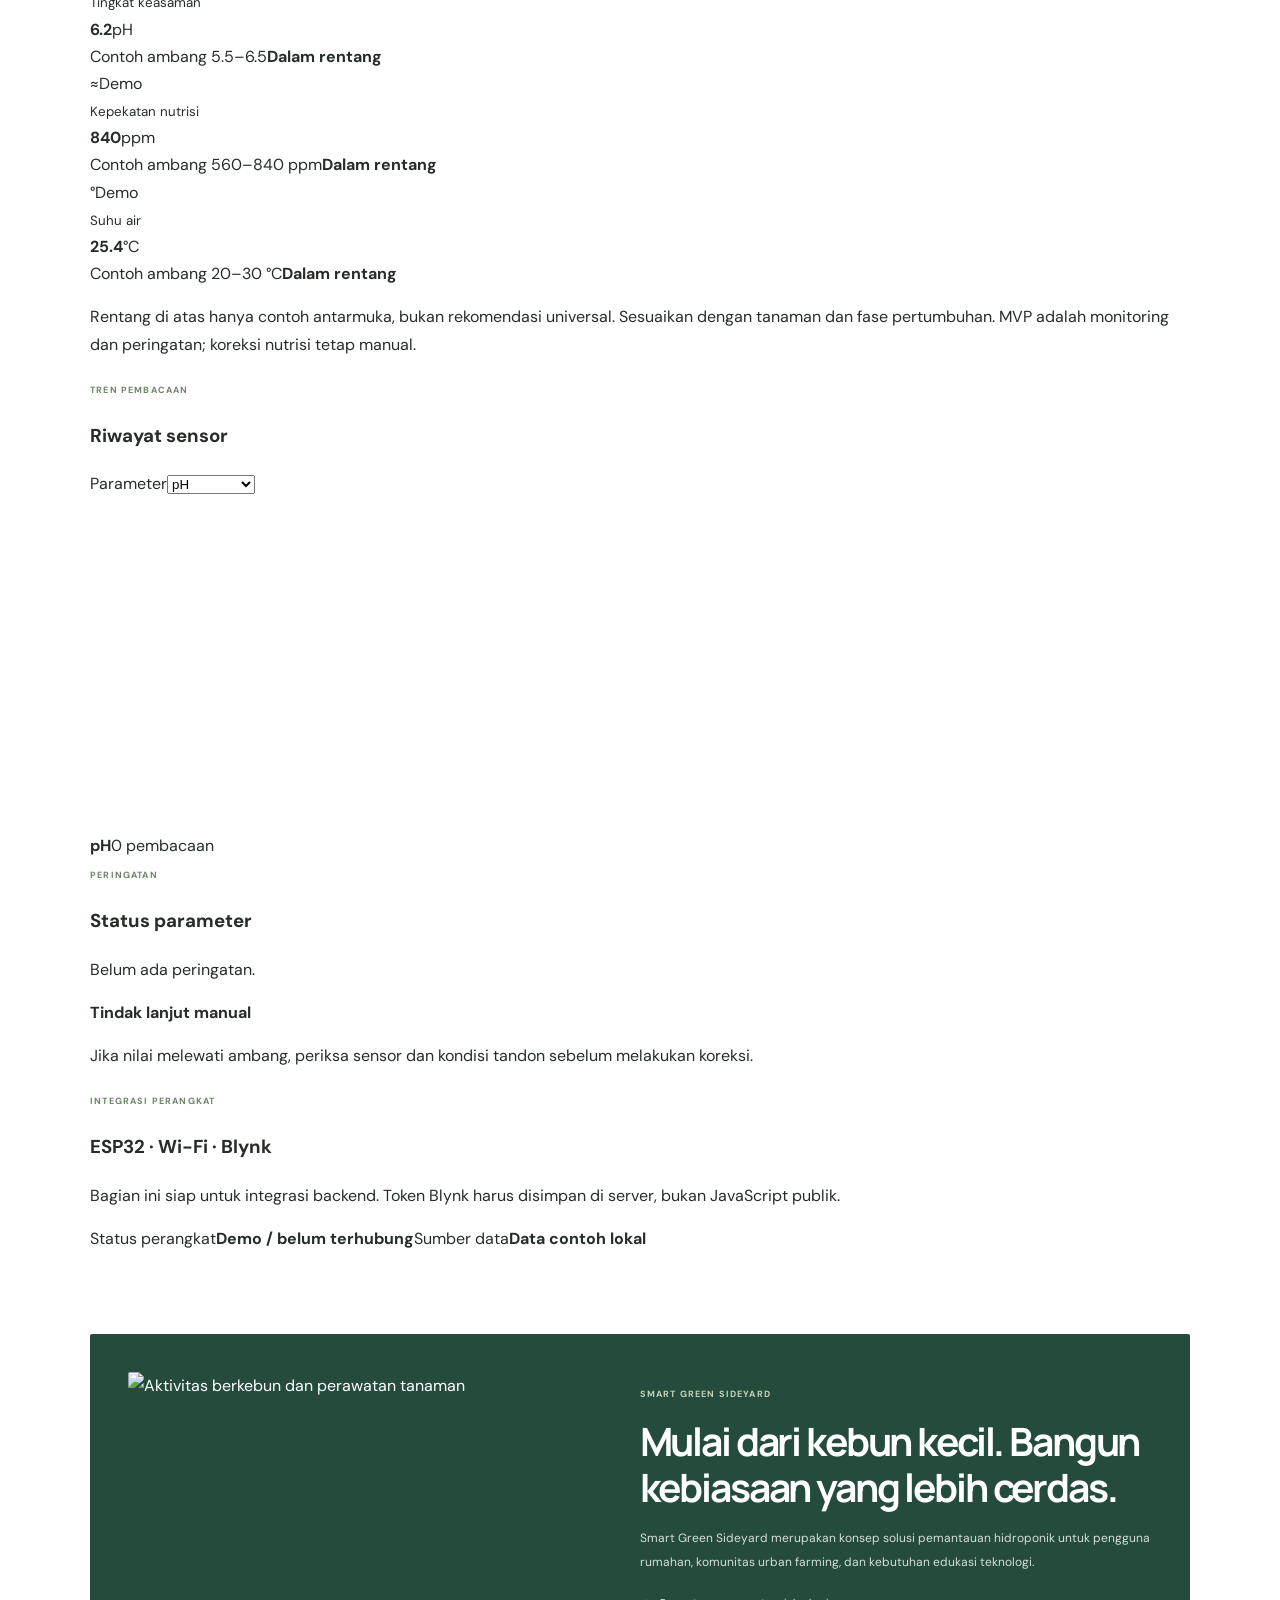
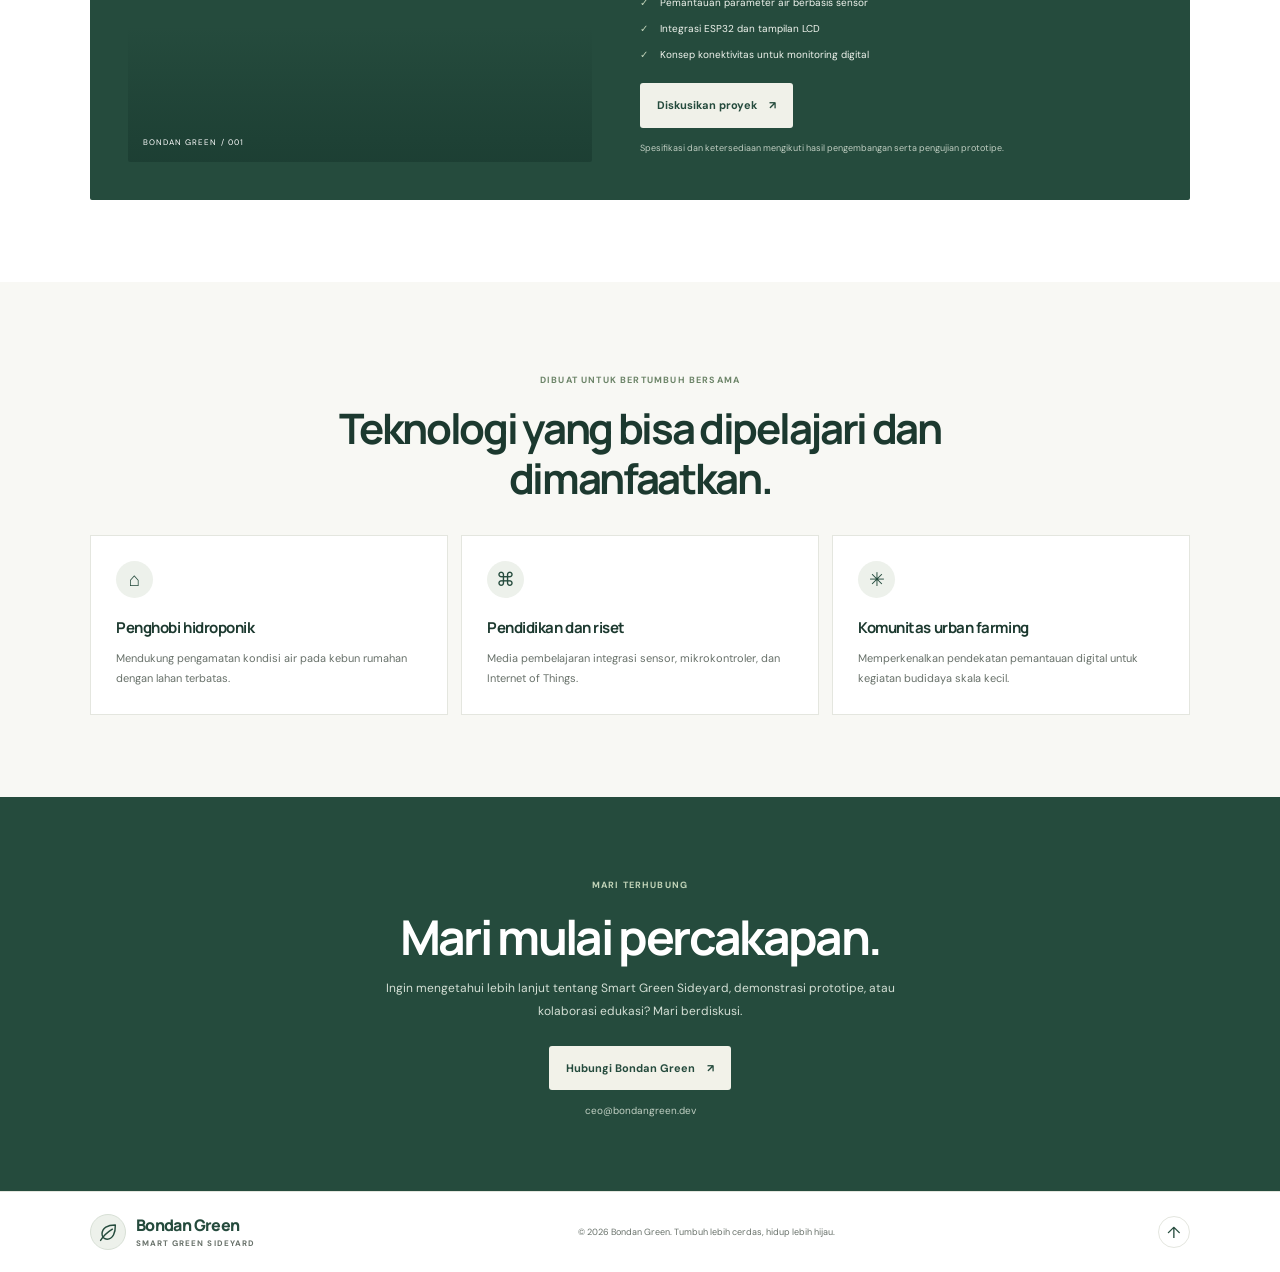
==== commit 2a203c87: "Add MVP monitoring section to existing homepage" ====
--- a/index.html
+++ b/index.html
@@ -25,6 +25,7 @@
         <a href="#teknologi">Teknologi</a>
         <a href="#cara-kerja">Cara Kerja</a>
         <a href="#produk">Produk</a>
+        <a href="#mvp">Monitoring</a>
         <a class="nav-cta" href="#kontak">Hubungi Kami <span aria-hidden="true">↗</span></a>
       </nav>
     </div>
@@ -122,6 +123,18 @@
       </div>
     </section>
 
+<section class="section mvp-section" id="mvp"><div class="container">
+<div class="mvp-heading"><div><span class="section-eyebrow">SMART GREEN SIDEYARD · MVP</span><h2>Pantau kondisi hidroponik.</h2><p>Ringkasan pH, TDS, dan suhu air. Angka contoh ditampilkan sampai telemetri sensor terhubung.</p></div><div class="mvp-actions"><span class="mvp-demo-badge"><i></i><span id="mvpConnection">Mode demo</span></span><button class="mvp-refresh" id="mvpRefresh" type="button">Perbarui ↻</button></div></div>
+<div class="mvp-notice" role="status"><span class="mvp-notice-icon">i</span><div><strong id="mvpStatusTitle">Dashboard siap dalam mode demo</strong><p id="mvpStatusText">Angka berikut merupakan data contoh, bukan pembacaan sensor langsung.</p></div><time id="mvpUpdated">Belum diperbarui</time></div>
+<div class="mvp-metrics">
+<article class="mvp-card" id="mvpCardPh"><div class="mvp-card-top"><span class="mvp-symbol">pH</span><span class="mvp-state" id="mvpPhState">Demo</span></div><small>Tingkat keasaman</small><div class="mvp-value"><strong id="mvpPh">6.2</strong><span>pH</span></div><div class="mvp-meter"><span id="mvpPhMeter" style="width:62%"></span></div><div class="mvp-foot"><span>Contoh ambang 5.5–6.5</span><b id="mvpPhHint">Dalam rentang</b></div></article>
+<article class="mvp-card" id="mvpCardTds"><div class="mvp-card-top"><span class="mvp-symbol">≈</span><span class="mvp-state" id="mvpTdsState">Demo</span></div><small>Kepekatan nutrisi</small><div class="mvp-value"><strong id="mvpTds">840</strong><span>ppm</span></div><div class="mvp-meter"><span id="mvpTdsMeter" style="width:56%"></span></div><div class="mvp-foot"><span>Contoh ambang 560–840 ppm</span><b id="mvpTdsHint">Dalam rentang</b></div></article>
+<article class="mvp-card" id="mvpCardTemp"><div class="mvp-card-top"><span class="mvp-symbol">°</span><span class="mvp-state" id="mvpTempState">Demo</span></div><small>Suhu air</small><div class="mvp-value"><strong id="mvpTemp">25.4</strong><span>°C</span></div><div class="mvp-meter"><span id="mvpTempMeter" style="width:51%"></span></div><div class="mvp-foot"><span>Contoh ambang 20–30 °C</span><b id="mvpTempHint">Dalam rentang</b></div></article></div>
+<p class="mvp-disclaimer">Rentang di atas hanya contoh antarmuka, bukan rekomendasi universal. Sesuaikan dengan tanaman dan fase pertumbuhan. MVP adalah monitoring dan peringatan; koreksi nutrisi tetap manual.</p>
+<div class="mvp-lower"><div class="mvp-chart-card"><div class="mvp-chart-head"><div><span class="section-eyebrow">TREN PEMBACAAN</span><h3>Riwayat sensor</h3></div><label>Parameter<select id="mvpChartParam"><option value="ph">pH</option><option value="tds">TDS (ppm)</option><option value="temp">Suhu (°C)</option></select></label></div><div class="mvp-chart"><svg id="mvpChart" viewBox="0 0 640 190" role="img" aria-label="Grafik riwayat pembacaan sensor"></svg></div><div class="mvp-chart-foot"><span><i></i><b id="mvpLegend">pH</b></span><span id="mvpHistoryCount">0 pembacaan</span></div></div>
+<aside class="mvp-alert-card"><span class="section-eyebrow">PERINGATAN</span><h3>Status parameter</h3><div id="mvpAlerts"><p>Belum ada peringatan.</p></div><div class="mvp-manual-note"><strong>Tindak lanjut manual</strong><p>Jika nilai melewati ambang, periksa sensor dan kondisi tandon sebelum melakukan koreksi.</p></div></aside></div>
+<div class="mvp-connection"><div><span class="section-eyebrow">INTEGRASI PERANGKAT</span><h3>ESP32 · Wi-Fi · Blynk</h3><p>Bagian ini siap untuk integrasi backend. Token Blynk harus disimpan di server, bukan JavaScript publik.</p></div><div class="mvp-connection-info"><span>Status perangkat</span><strong id="mvpDeviceStatus">Demo / belum terhubung</strong><span>Sumber data</span><strong id="mvpSource">Data contoh lokal</strong></div></div>
+</div></section>
     <section class="product-section" id="produk">
       <div class="container product-panel">
         <div class="product-image"><img src="https://images.unsplash.com/photo-1416879595882-3373a0480b5b?auto=format&fit=crop&w=1100&q=85" alt="Aktivitas berkebun dan perawatan tanaman" loading="lazy"><span class="image-index">BONDAN GREEN / 001</span></div>
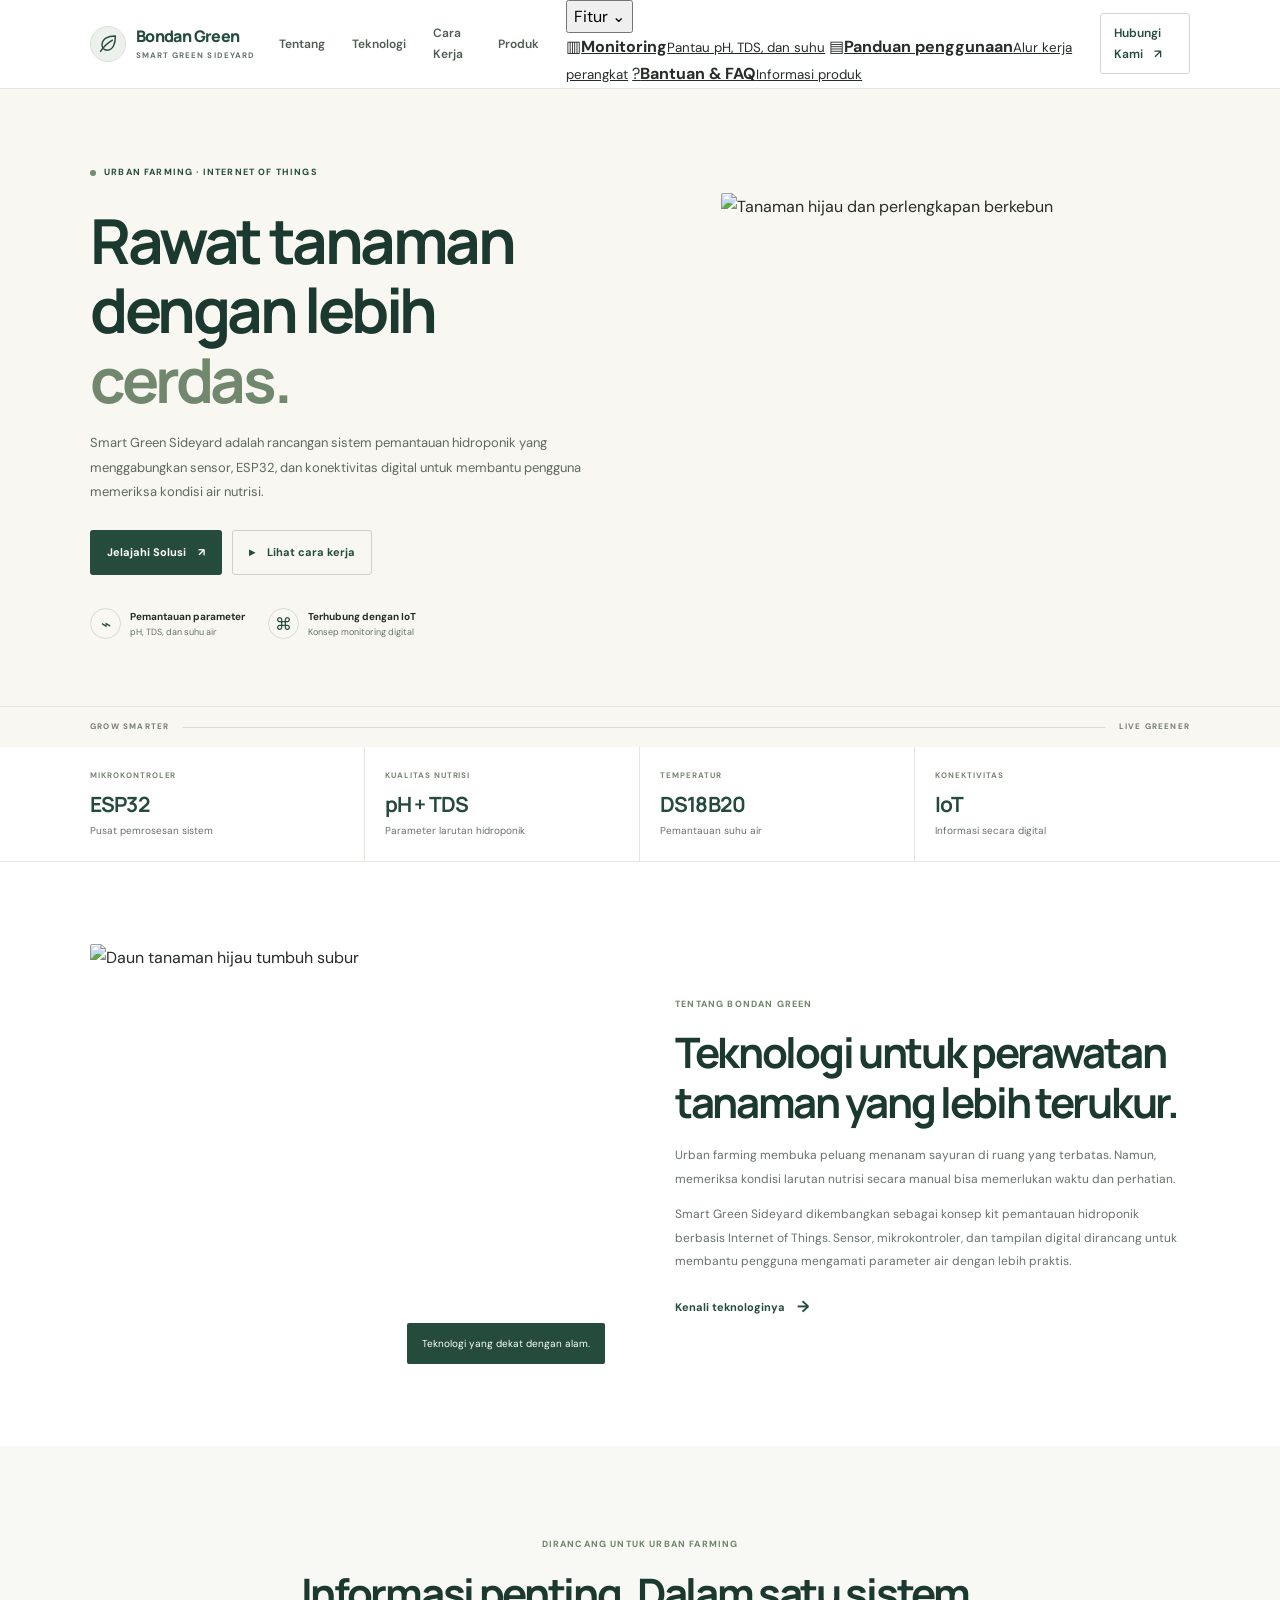
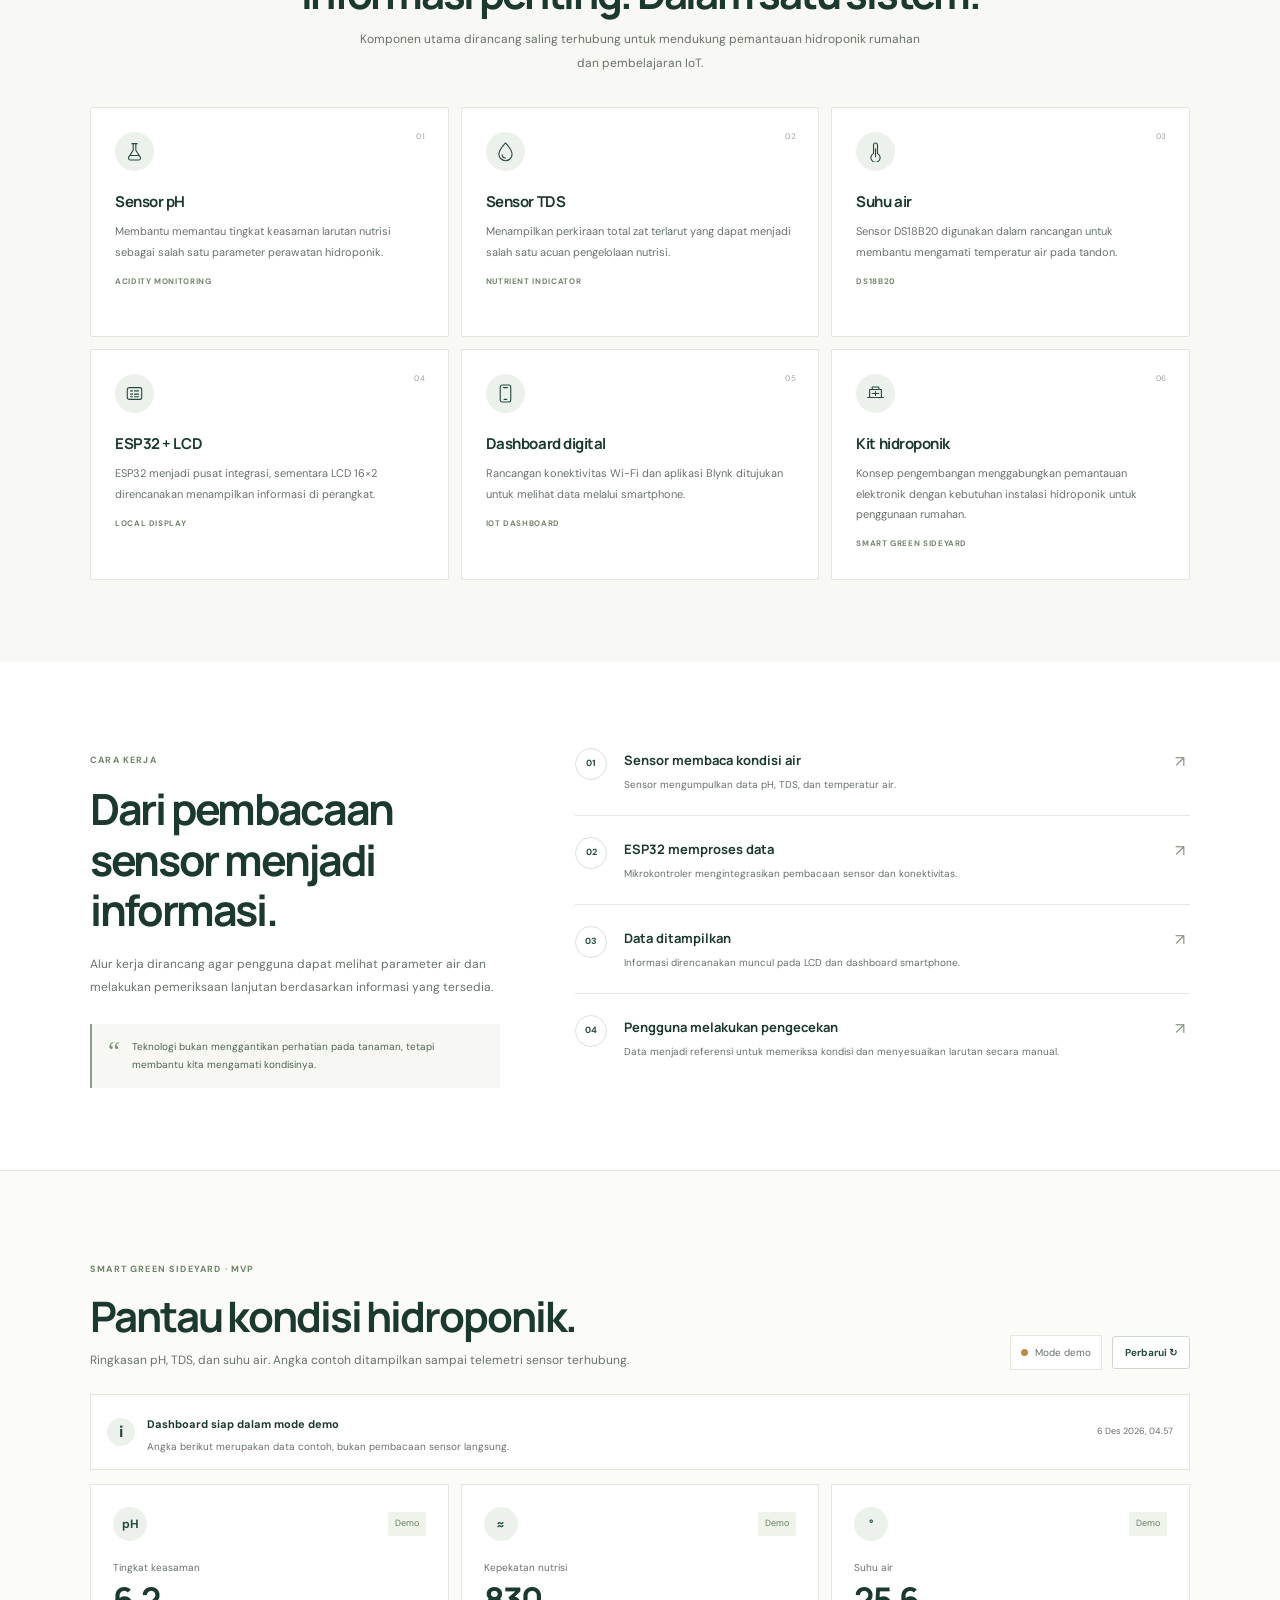
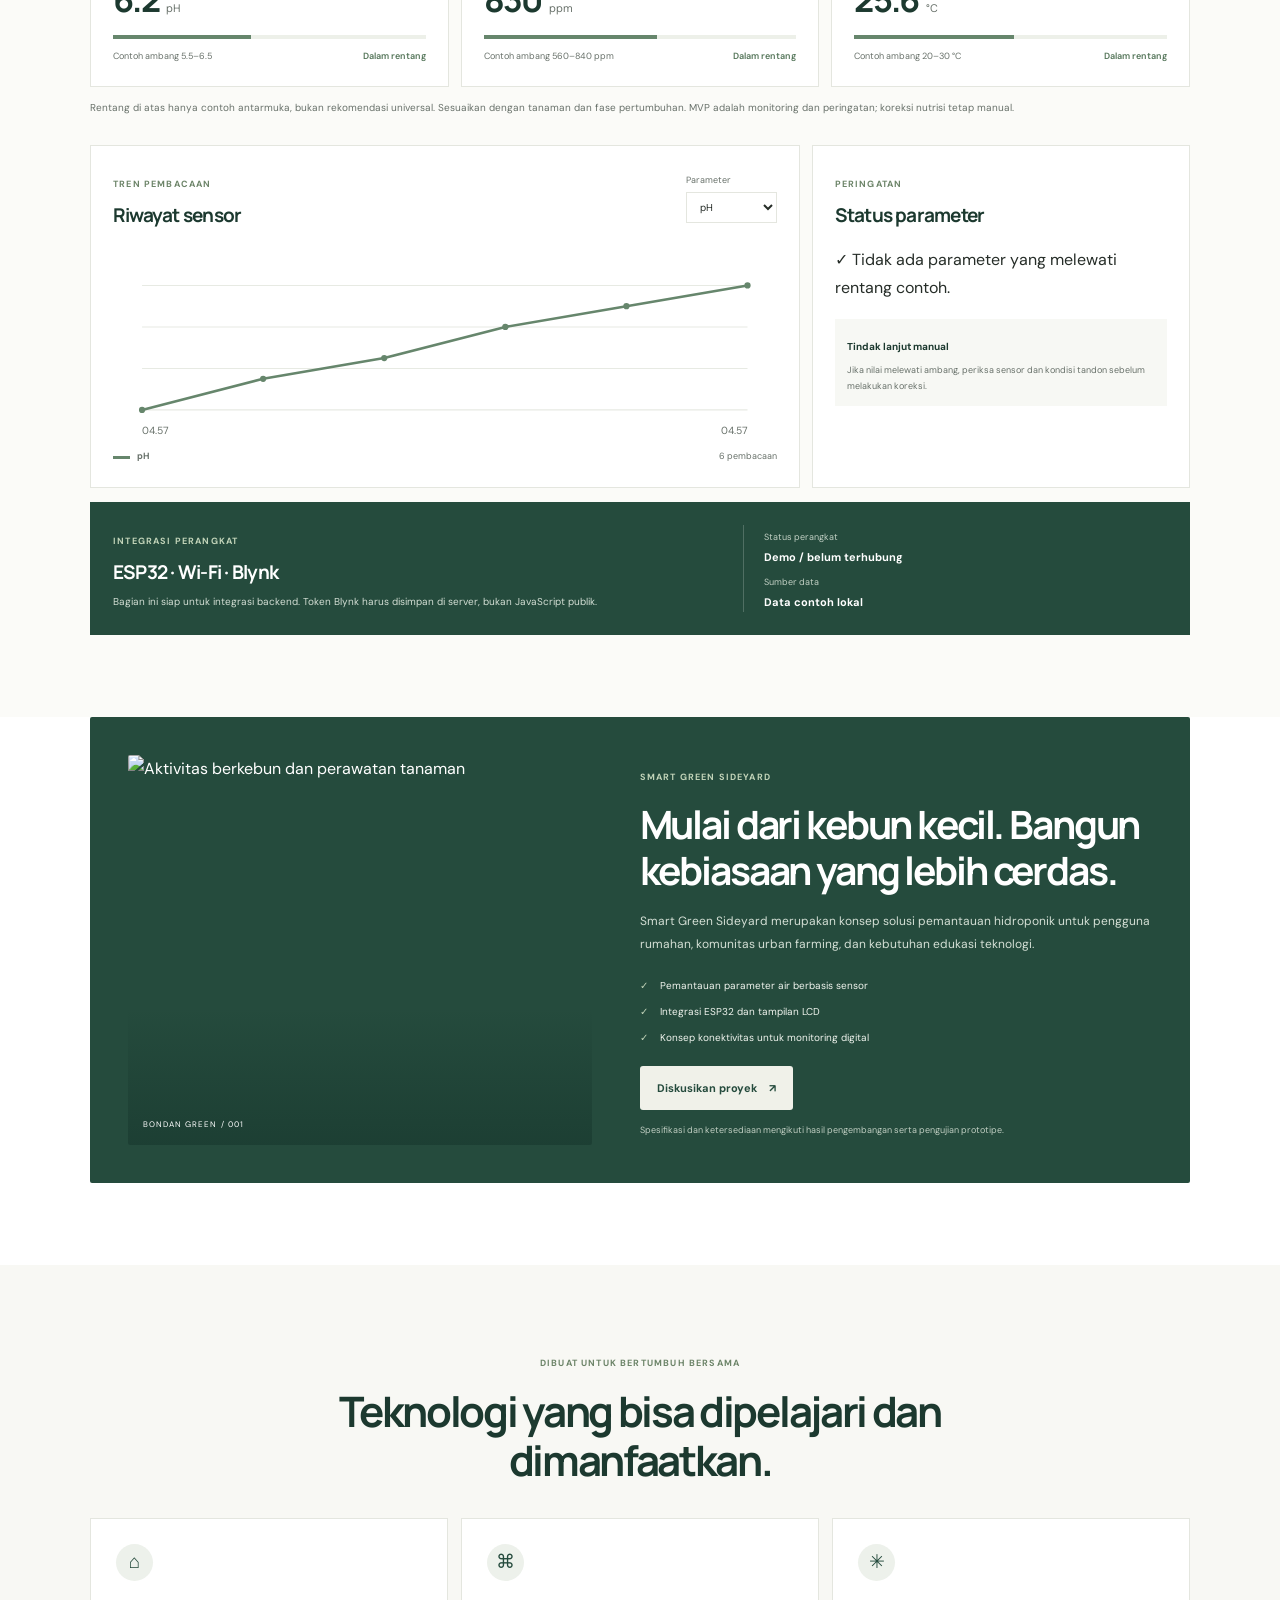
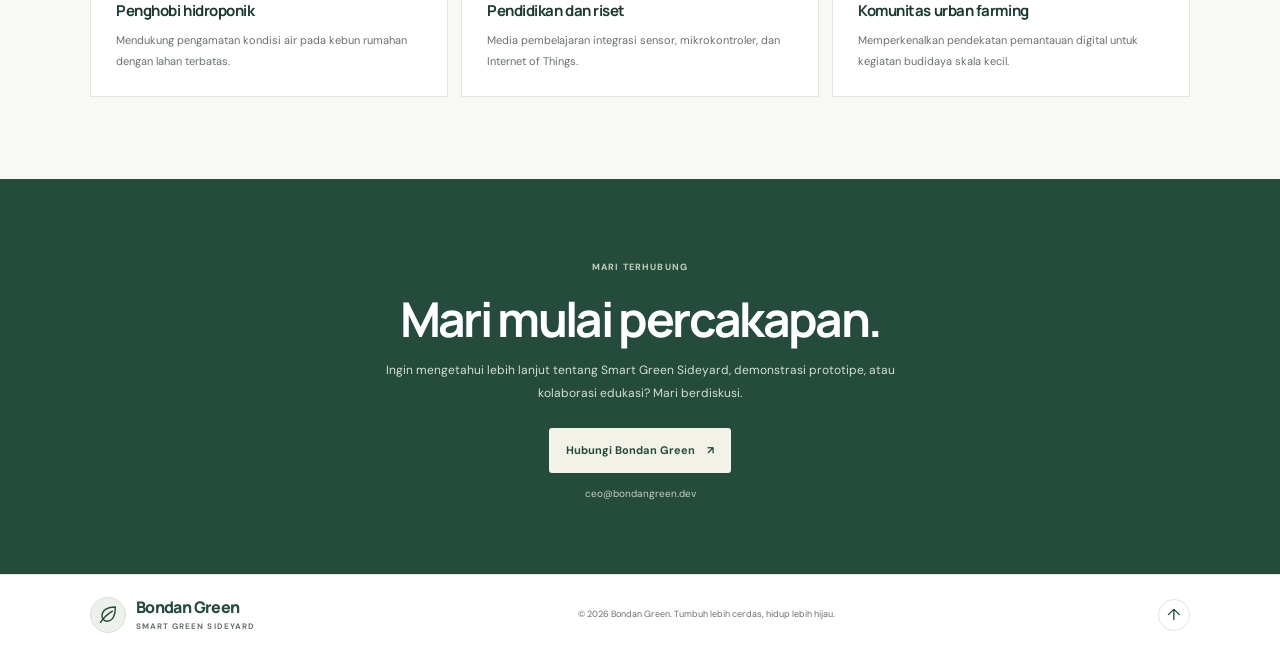
==== commit 7bf3f693: "Add Fitur dropdown and focused monitoring route" ====
--- a/index.html
+++ b/index.html
@@ -25,7 +25,14 @@
         <a href="#teknologi">Teknologi</a>
         <a href="#cara-kerja">Cara Kerja</a>
         <a href="#produk">Produk</a>
-        <a href="#mvp">Monitoring</a>
+        <div class="nav-dropdown">
+          <button class="nav-dropdown-toggle" type="button" aria-expanded="false" aria-controls="feature-menu">Fitur <span aria-hidden="true">⌄</span></button>
+          <div class="nav-dropdown-menu" id="feature-menu">
+            <a href="#monitoring"><span class="dropdown-icon">▥</span><span><strong>Monitoring</strong><small>Pantau pH, TDS, dan suhu</small></span></a>
+            <a href="#cara-kerja"><span class="dropdown-icon">▤</span><span><strong>Panduan penggunaan</strong><small>Alur kerja perangkat</small></span></a>
+            <a href="#kontak"><span class="dropdown-icon">?</span><span><strong>Bantuan & FAQ</strong><small>Informasi produk</small></span></a>
+          </div>
+        </div>
         <a class="nav-cta" href="#kontak">Hubungi Kami <span aria-hidden="true">↗</span></a>
       </nav>
     </div>
@@ -123,7 +130,7 @@
       </div>
     </section>
 
-<section class="section mvp-section" id="mvp"><div class="container">
+<section class="section mvp-section" id="monitoring"><div class="container">
 <div class="mvp-heading"><div><span class="section-eyebrow">SMART GREEN SIDEYARD · MVP</span><h2>Pantau kondisi hidroponik.</h2><p>Ringkasan pH, TDS, dan suhu air. Angka contoh ditampilkan sampai telemetri sensor terhubung.</p></div><div class="mvp-actions"><span class="mvp-demo-badge"><i></i><span id="mvpConnection">Mode demo</span></span><button class="mvp-refresh" id="mvpRefresh" type="button">Perbarui ↻</button></div></div>
 <div class="mvp-notice" role="status"><span class="mvp-notice-icon">i</span><div><strong id="mvpStatusTitle">Dashboard siap dalam mode demo</strong><p id="mvpStatusText">Angka berikut merupakan data contoh, bukan pembacaan sensor langsung.</p></div><time id="mvpUpdated">Belum diperbarui</time></div>
 <div class="mvp-metrics">
--- a/styles.css
+++ b/styles.css
@@ -216,3 +216,6 @@
   .visual-caption { max-width: 205px; }
   .product-image { height: 260px; }
 }
+
+/* MVP monitoring additions; existing design rules remain intact */
+.mvp-section{background:#fbfbf8;border-top:1px solid var(--line)}.mvp-heading{display:flex;justify-content:space-between;align-items:flex-end;gap:24px;margin-bottom:24px}.mvp-heading h2{margin:12px 0 8px;color:var(--green-dark);font:700 clamp(30px,3.4vw,42px)/1.18 var(--heading);letter-spacing:-.05em}.mvp-heading p{max-width:620px;margin:0;color:var(--muted);font-size:12px}.mvp-actions{display:flex;align-items:center;gap:10px;flex-shrink:0}.mvp-demo-badge{display:inline-flex;align-items:center;gap:7px;padding:8px 10px;border:1px solid var(--line);background:#fff;color:var(--muted);font-size:10px}.mvp-demo-badge i{width:7px;height:7px;border-radius:50%;background:#b98b45}.mvp-refresh{padding:9px 12px;border:1px solid #cfd8cf;border-radius:3px;background:#fff;color:var(--green);font:700 10px var(--body);cursor:pointer}.mvp-refresh:hover{background:var(--green-soft)}.mvp-notice{display:flex;align-items:center;gap:12px;padding:14px 16px;margin-bottom:14px;background:#fff;border:1px solid var(--line)}.mvp-notice-icon{display:grid;place-items:center;width:28px;height:28px;flex-shrink:0;border-radius:50%;background:var(--green-soft);color:var(--green);font-weight:700}.mvp-notice strong{color:var(--green-dark);font-size:11px}.mvp-notice p{margin:2px 0 0;color:var(--muted);font-size:10px}.mvp-notice time{margin-left:auto;color:var(--muted);font-size:9px;white-space:nowrap}.mvp-metrics{display:grid;grid-template-columns:repeat(3,minmax(0,1fr));gap:12px}.mvp-card,.mvp-chart-card,.mvp-alert-card{background:#fff;border:1px solid var(--line);padding:22px;min-width:0}.mvp-card-top{display:flex;justify-content:space-between;align-items:center}.mvp-symbol{display:grid;place-items:center;width:34px;height:34px;border-radius:50%;background:var(--green-soft);color:var(--green);font-size:12px;font-weight:700}.mvp-state{font-size:9px;color:#637d60;background:#eff4eb;padding:4px 7px}.mvp-card>small{display:block;margin-top:18px;color:var(--muted);font-size:10px}.mvp-value{display:flex;align-items:baseline;gap:7px;margin:3px 0 15px}.mvp-value strong{font:700 34px/1.2 var(--heading);letter-spacing:-.05em;color:var(--green-dark)}.mvp-value span{font-size:11px;color:var(--muted)}.mvp-meter{height:4px;background:#edf0e9;overflow:hidden}.mvp-meter span{display:block;height:100%;background:#66866c;transition:width .25s ease}.mvp-foot{display:flex;justify-content:space-between;gap:8px;margin-top:10px;font-size:9px;color:var(--muted)}.mvp-foot b{font-weight:600;color:#55765a}.mvp-card.is-warning .mvp-state{background:#fbf0df;color:#8a5b21}.mvp-card.is-warning .mvp-meter span{background:#c58a43}.mvp-card.is-warning .mvp-foot b{color:#9b6525}.mvp-disclaimer{margin:12px 0 28px;color:var(--muted);font-size:10px;line-height:1.8}.mvp-lower{display:grid;grid-template-columns:minmax(0,1.5fr) minmax(240px,.8fr);gap:12px}.mvp-chart-head{display:flex;align-items:center;justify-content:space-between;gap:12px}.mvp-chart-head h3,.mvp-alert-card h3,.mvp-connection h3{margin:7px 0 0;color:var(--green-dark);font:700 19px var(--heading);letter-spacing:-.04em}.mvp-chart-head label{color:var(--muted);font-size:9px}.mvp-chart-head select{display:block;margin-top:4px;padding:7px 9px;border:1px solid var(--line);background:white;color:var(--ink);font:10px var(--body)}.mvp-chart{width:100%;margin-top:16px}.mvp-chart svg{display:block;width:100%;height:auto;overflow:visible}.mvp-chart-foot{display:flex;justify-content:space-between;margin-top:8px;color:var(--muted);font-size:9px}.mvp-chart-foot span:first-child{display:flex;align-items:center;gap:7px}.mvp-chart-foot i{display:inline-block;width:17px;height:3px;background:#66866c}.mvp-alert-card h3{margin-bottom:18px}.mvp-alert-item{display:flex;gap:9px;padding:10px 0;border-bottom:1px solid var(--line);font-size:10px;color:var(--muted)}.mvp-alert-item strong{display:block;color:var(--green-dark);font-size:10px}.mvp-alert-item .alert-mark{color:#a56d2d;font-weight:700}.mvp-manual-note{margin-top:18px;padding:12px;background:#f7f8f4}.mvp-manual-note strong{font-size:10px;color:var(--green-dark)}.mvp-manual-note p{margin:4px 0 0;color:var(--muted);font-size:9px;line-height:1.8}.mvp-connection{display:grid;grid-template-columns:1fr .7fr;gap:24px;margin-top:14px;padding:23px;background:var(--green);color:white}.mvp-connection .section-eyebrow{color:#c2d4b9}.mvp-connection h3{color:white}.mvp-connection p{max-width:600px;margin:8px 0 0;color:#d4dfd5;font-size:10px;line-height:1.8}.mvp-connection-info{display:grid;align-content:center;gap:3px;padding-left:20px;border-left:1px solid #ffffff33}.mvp-connection-info span{margin-top:5px;color:#c2d0c4;font-size:9px}.mvp-connection-info strong{color:white;font-size:11px}@media(max-width:720px){.mvp-heading{align-items:flex-start;flex-direction:column}.mvp-actions{flex-direction:row;flex-wrap:wrap}.mvp-notice{align-items:flex-start;flex-wrap:wrap}.mvp-notice time{margin-left:40px}.mvp-metrics{grid-template-columns:1fr}.mvp-lower,.mvp-connection{grid-template-columns:1fr}.mvp-connection-info{padding:14px 0 0;border-left:0;border-top:1px solid #ffffff33}.mvp-card{padding:18px}}
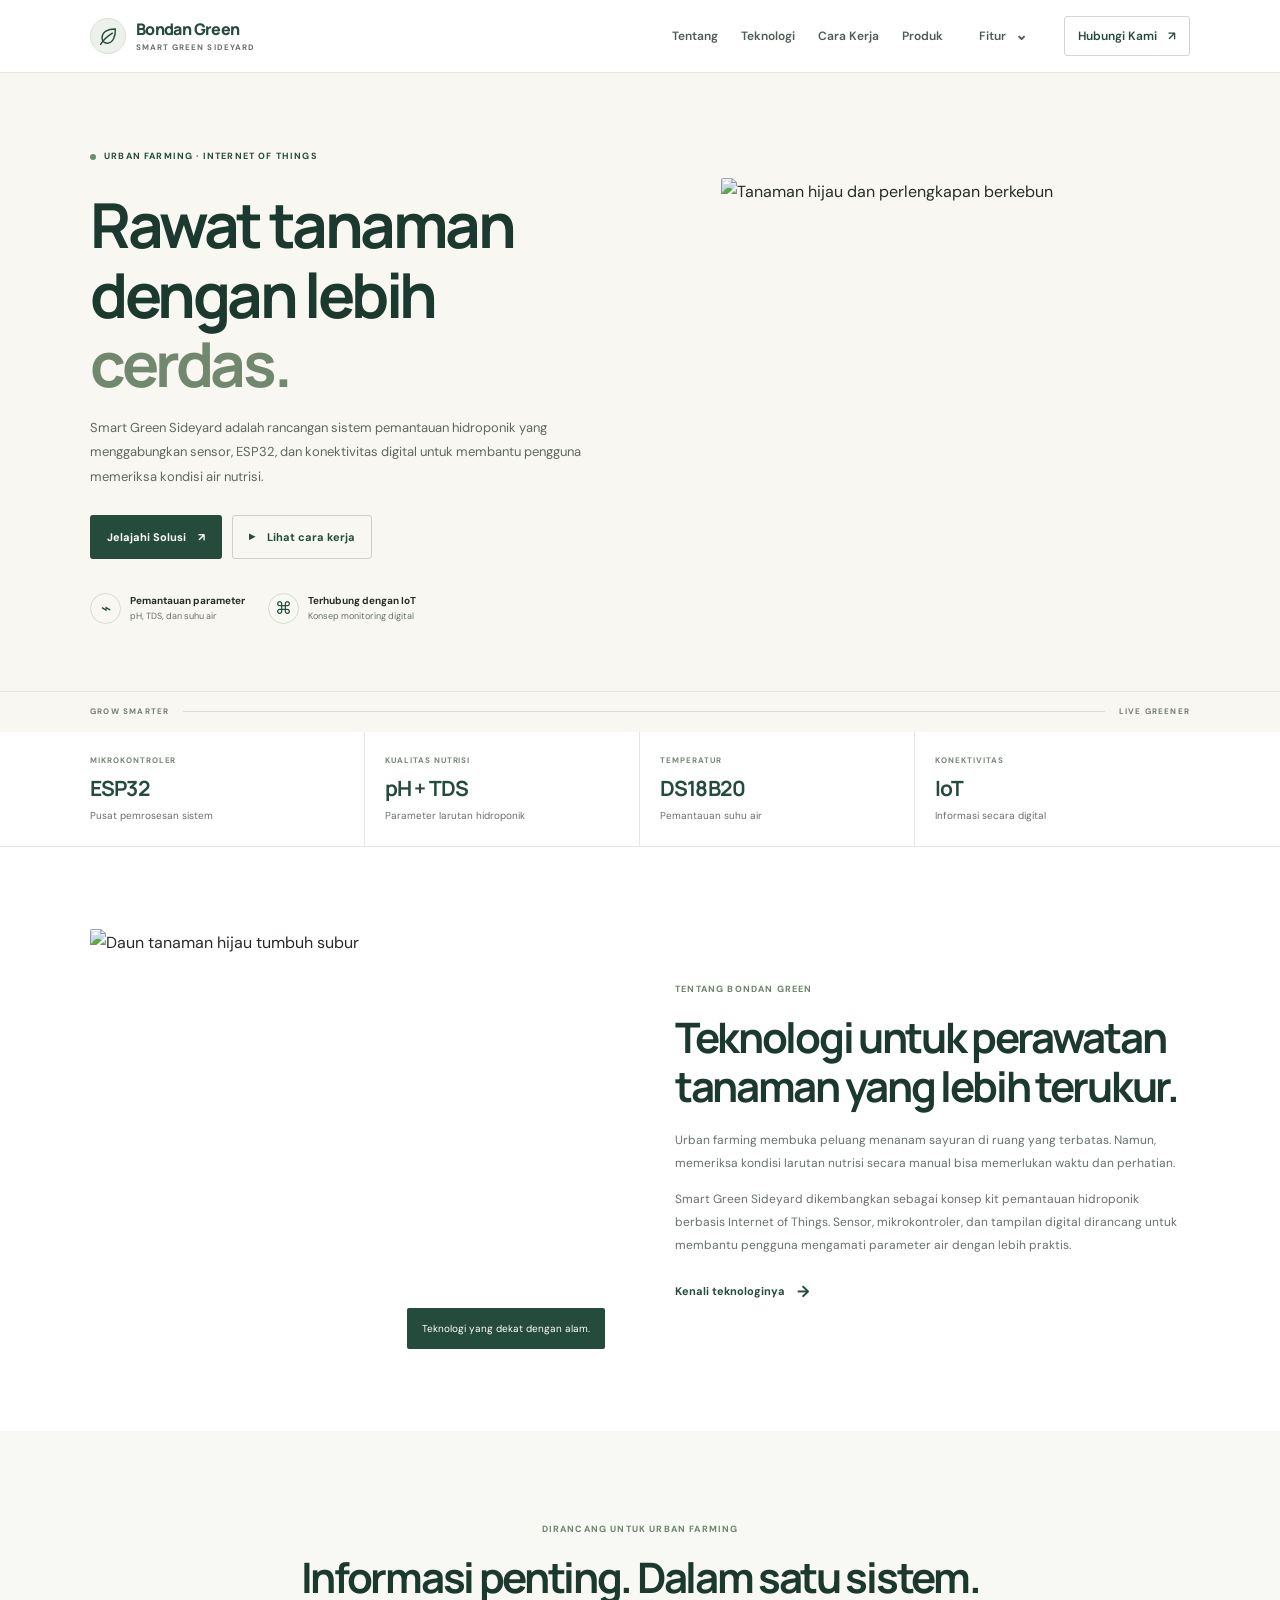
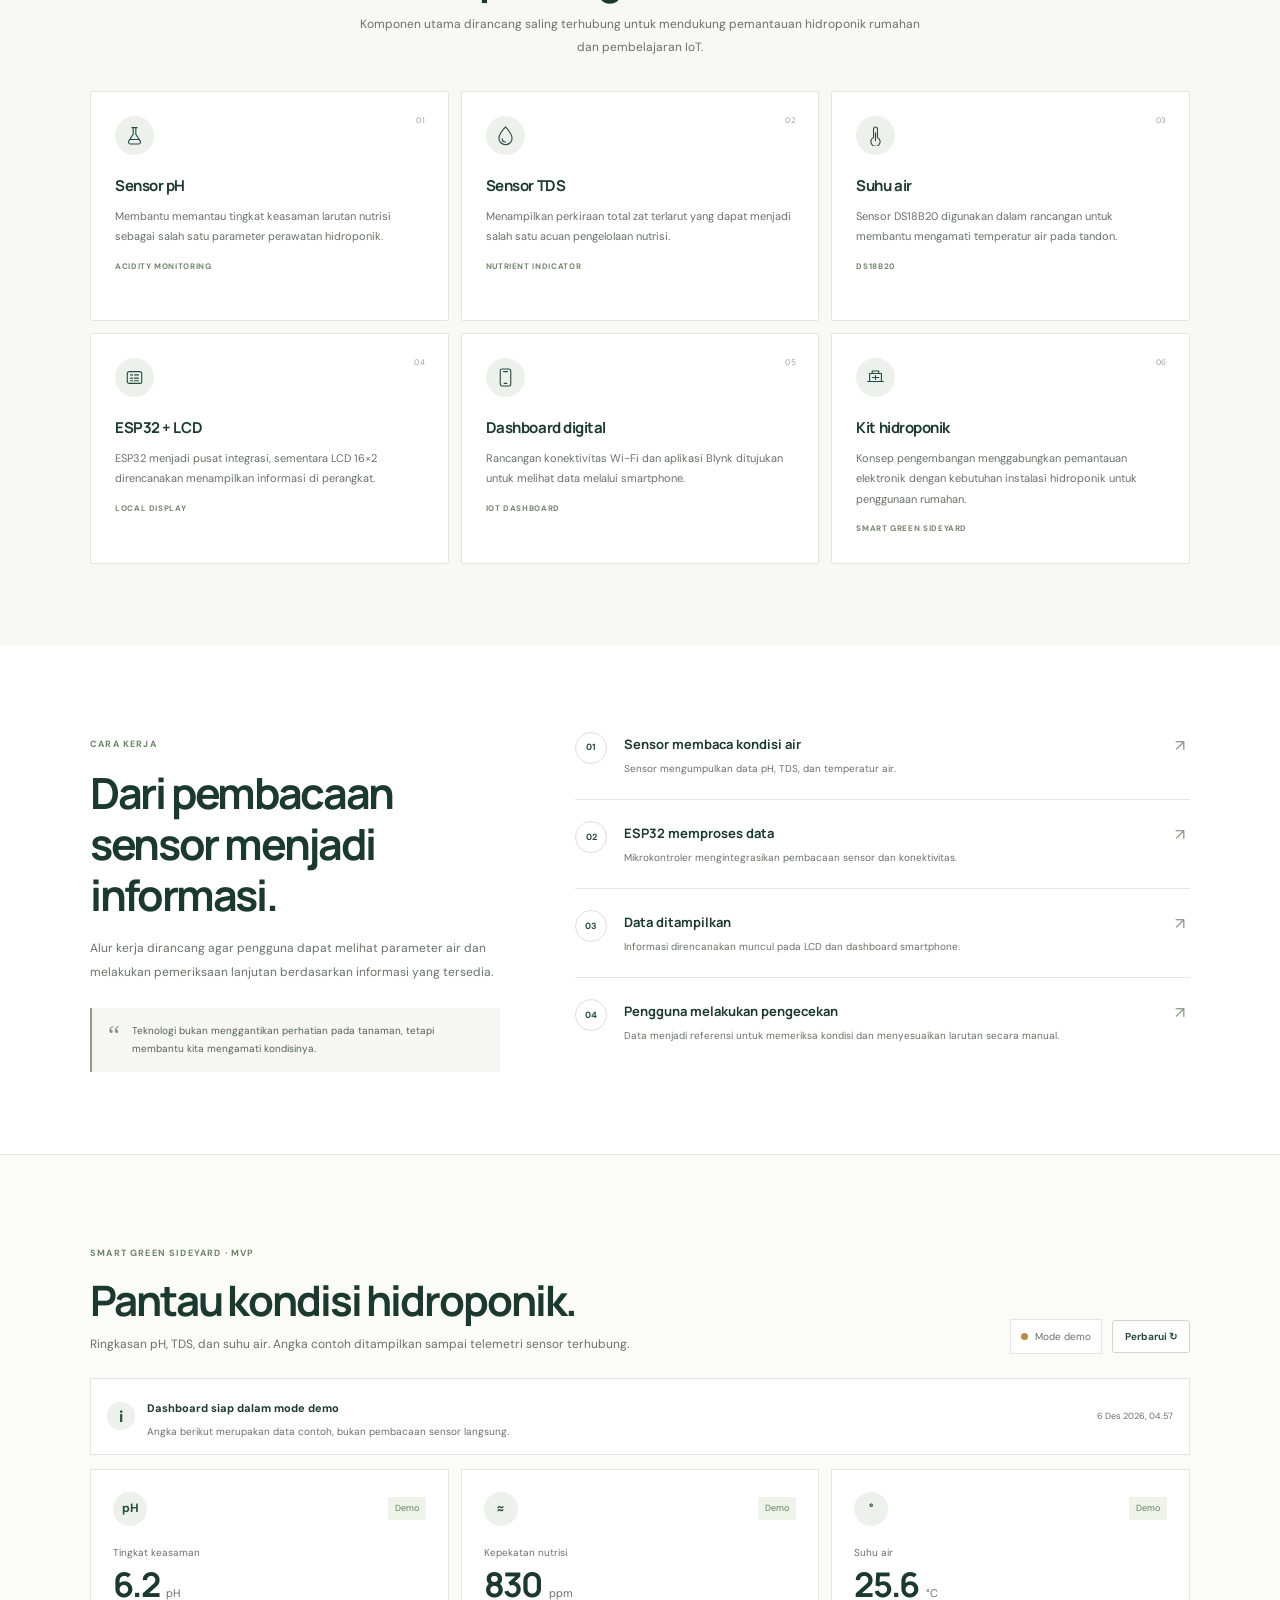
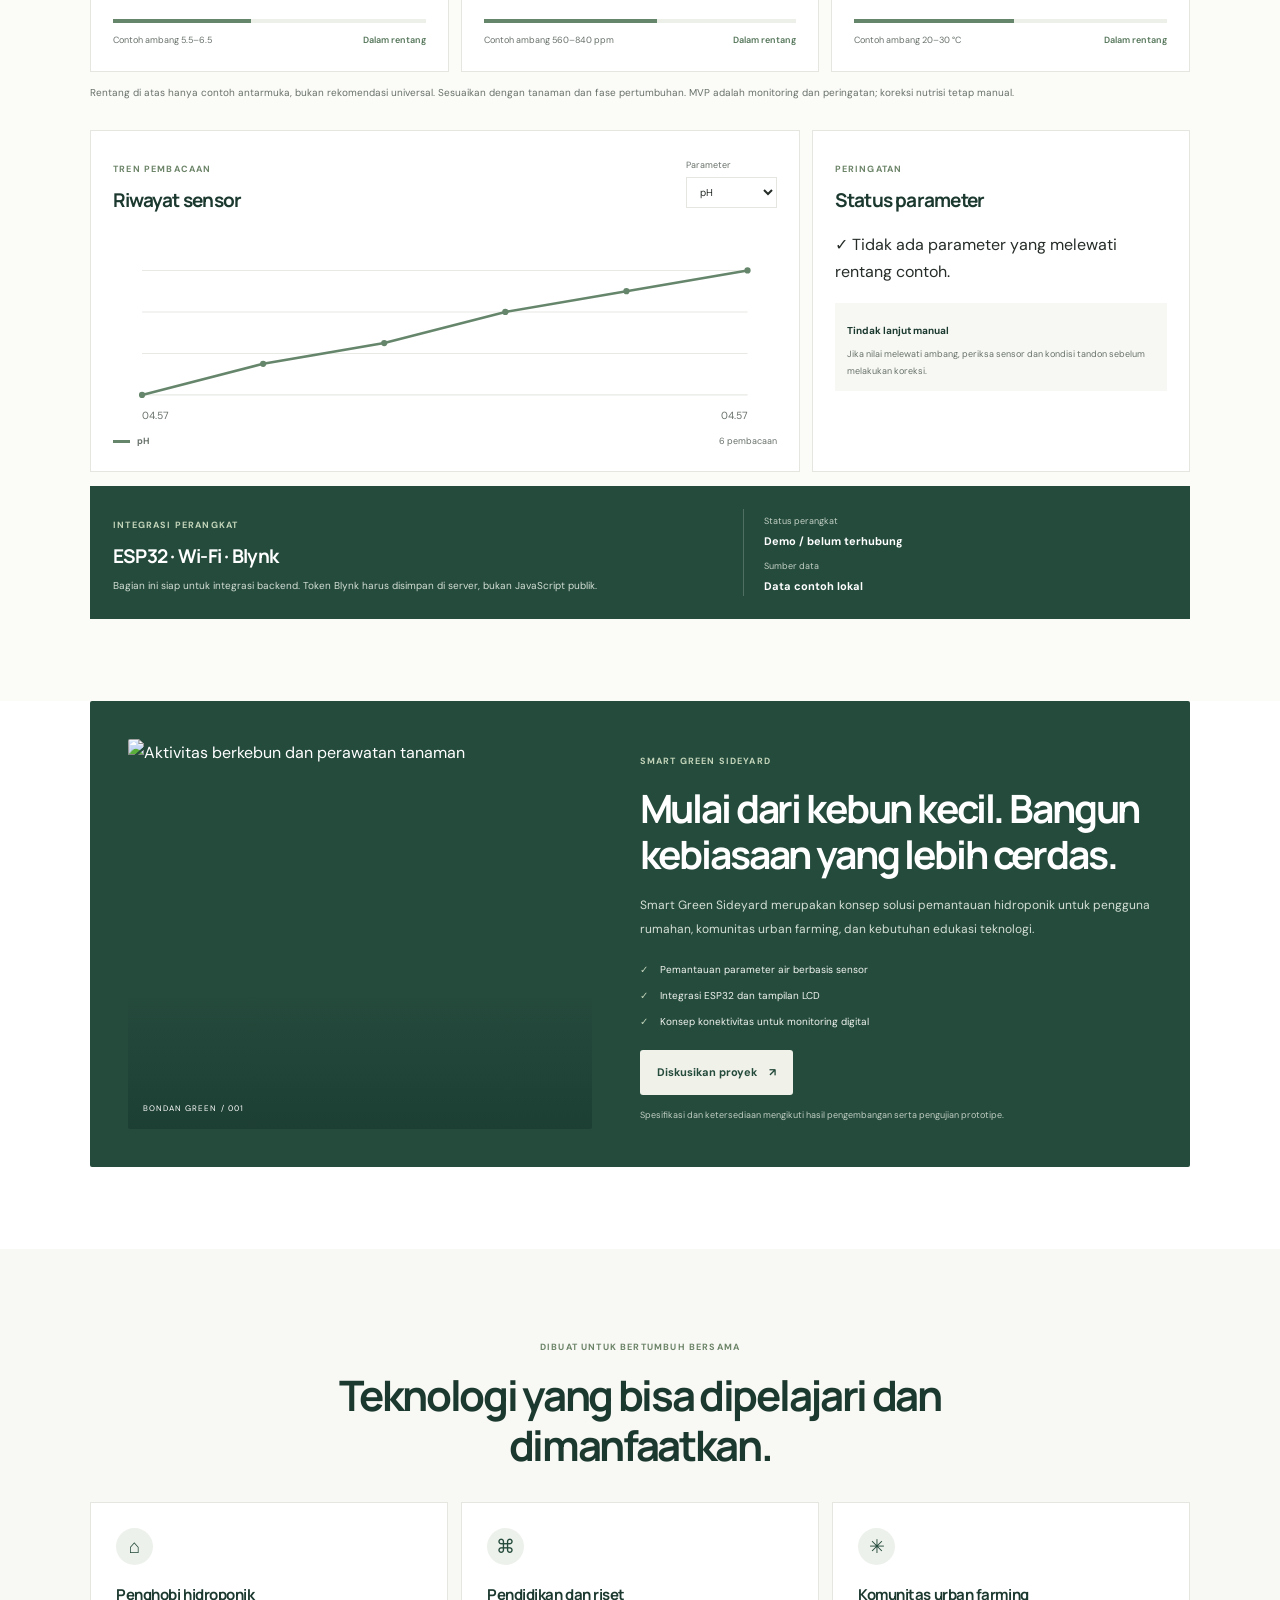
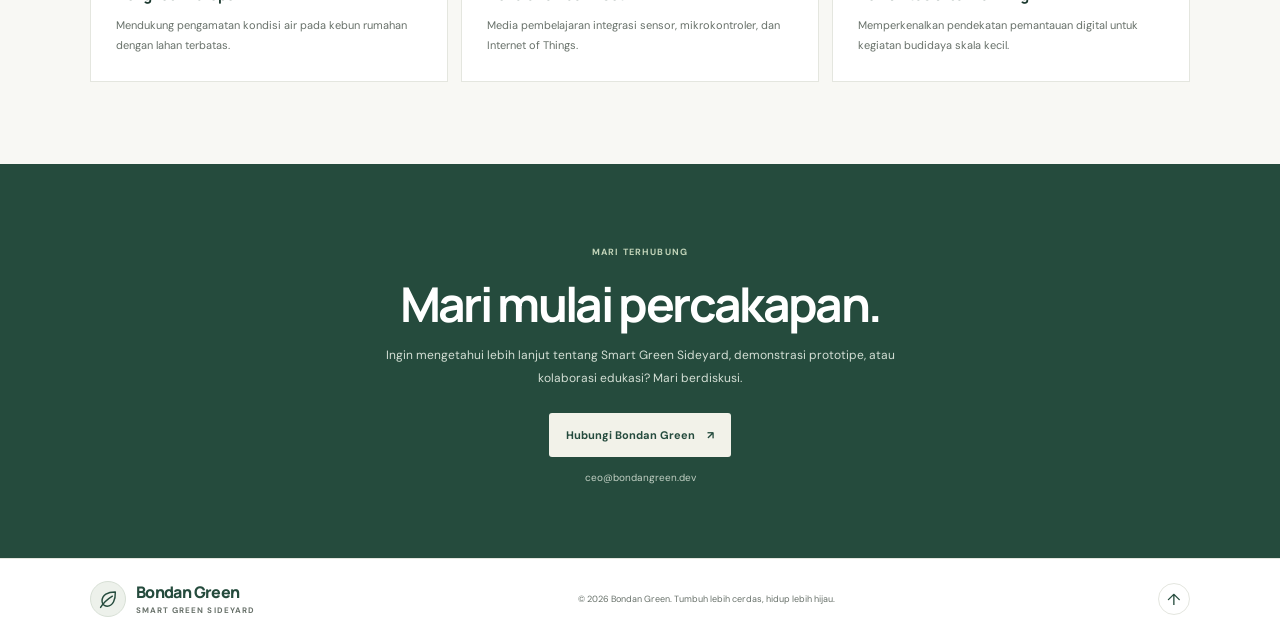
==== commit 8527a4f8: "add logo side header" ====
--- a/index.html
+++ b/index.html
@@ -6,6 +6,7 @@
   <meta name="theme-color" content="#183d32">
   <meta name="description" content="Bondan Green mengembangkan Smart Green Sideyard, konsep pemantauan hidroponik berbasis IoT untuk urban farming.">
   <title>Bondan Green — Smart Green Sideyard</title>
+  <link rel="icon" type="image/png" href="favicon.png">
   <link rel="preconnect" href="https://fonts.googleapis.com">
   <link rel="preconnect" href="https://fonts.gstatic.com" crossorigin>
   <link href="https://fonts.googleapis.com/css2?family=DM+Sans:wght@400;500;600;700&family=Manrope:wght@400;500;600;700;800&display=swap" rel="stylesheet">
--- a/styles.css
+++ b/styles.css
@@ -219,3 +219,50 @@
 
 /* MVP monitoring additions; existing design rules remain intact */
 .mvp-section{background:#fbfbf8;border-top:1px solid var(--line)}.mvp-heading{display:flex;justify-content:space-between;align-items:flex-end;gap:24px;margin-bottom:24px}.mvp-heading h2{margin:12px 0 8px;color:var(--green-dark);font:700 clamp(30px,3.4vw,42px)/1.18 var(--heading);letter-spacing:-.05em}.mvp-heading p{max-width:620px;margin:0;color:var(--muted);font-size:12px}.mvp-actions{display:flex;align-items:center;gap:10px;flex-shrink:0}.mvp-demo-badge{display:inline-flex;align-items:center;gap:7px;padding:8px 10px;border:1px solid var(--line);background:#fff;color:var(--muted);font-size:10px}.mvp-demo-badge i{width:7px;height:7px;border-radius:50%;background:#b98b45}.mvp-refresh{padding:9px 12px;border:1px solid #cfd8cf;border-radius:3px;background:#fff;color:var(--green);font:700 10px var(--body);cursor:pointer}.mvp-refresh:hover{background:var(--green-soft)}.mvp-notice{display:flex;align-items:center;gap:12px;padding:14px 16px;margin-bottom:14px;background:#fff;border:1px solid var(--line)}.mvp-notice-icon{display:grid;place-items:center;width:28px;height:28px;flex-shrink:0;border-radius:50%;background:var(--green-soft);color:var(--green);font-weight:700}.mvp-notice strong{color:var(--green-dark);font-size:11px}.mvp-notice p{margin:2px 0 0;color:var(--muted);font-size:10px}.mvp-notice time{margin-left:auto;color:var(--muted);font-size:9px;white-space:nowrap}.mvp-metrics{display:grid;grid-template-columns:repeat(3,minmax(0,1fr));gap:12px}.mvp-card,.mvp-chart-card,.mvp-alert-card{background:#fff;border:1px solid var(--line);padding:22px;min-width:0}.mvp-card-top{display:flex;justify-content:space-between;align-items:center}.mvp-symbol{display:grid;place-items:center;width:34px;height:34px;border-radius:50%;background:var(--green-soft);color:var(--green);font-size:12px;font-weight:700}.mvp-state{font-size:9px;color:#637d60;background:#eff4eb;padding:4px 7px}.mvp-card>small{display:block;margin-top:18px;color:var(--muted);font-size:10px}.mvp-value{display:flex;align-items:baseline;gap:7px;margin:3px 0 15px}.mvp-value strong{font:700 34px/1.2 var(--heading);letter-spacing:-.05em;color:var(--green-dark)}.mvp-value span{font-size:11px;color:var(--muted)}.mvp-meter{height:4px;background:#edf0e9;overflow:hidden}.mvp-meter span{display:block;height:100%;background:#66866c;transition:width .25s ease}.mvp-foot{display:flex;justify-content:space-between;gap:8px;margin-top:10px;font-size:9px;color:var(--muted)}.mvp-foot b{font-weight:600;color:#55765a}.mvp-card.is-warning .mvp-state{background:#fbf0df;color:#8a5b21}.mvp-card.is-warning .mvp-meter span{background:#c58a43}.mvp-card.is-warning .mvp-foot b{color:#9b6525}.mvp-disclaimer{margin:12px 0 28px;color:var(--muted);font-size:10px;line-height:1.8}.mvp-lower{display:grid;grid-template-columns:minmax(0,1.5fr) minmax(240px,.8fr);gap:12px}.mvp-chart-head{display:flex;align-items:center;justify-content:space-between;gap:12px}.mvp-chart-head h3,.mvp-alert-card h3,.mvp-connection h3{margin:7px 0 0;color:var(--green-dark);font:700 19px var(--heading);letter-spacing:-.04em}.mvp-chart-head label{color:var(--muted);font-size:9px}.mvp-chart-head select{display:block;margin-top:4px;padding:7px 9px;border:1px solid var(--line);background:white;color:var(--ink);font:10px var(--body)}.mvp-chart{width:100%;margin-top:16px}.mvp-chart svg{display:block;width:100%;height:auto;overflow:visible}.mvp-chart-foot{display:flex;justify-content:space-between;margin-top:8px;color:var(--muted);font-size:9px}.mvp-chart-foot span:first-child{display:flex;align-items:center;gap:7px}.mvp-chart-foot i{display:inline-block;width:17px;height:3px;background:#66866c}.mvp-alert-card h3{margin-bottom:18px}.mvp-alert-item{display:flex;gap:9px;padding:10px 0;border-bottom:1px solid var(--line);font-size:10px;color:var(--muted)}.mvp-alert-item strong{display:block;color:var(--green-dark);font-size:10px}.mvp-alert-item .alert-mark{color:#a56d2d;font-weight:700}.mvp-manual-note{margin-top:18px;padding:12px;background:#f7f8f4}.mvp-manual-note strong{font-size:10px;color:var(--green-dark)}.mvp-manual-note p{margin:4px 0 0;color:var(--muted);font-size:9px;line-height:1.8}.mvp-connection{display:grid;grid-template-columns:1fr .7fr;gap:24px;margin-top:14px;padding:23px;background:var(--green);color:white}.mvp-connection .section-eyebrow{color:#c2d4b9}.mvp-connection h3{color:white}.mvp-connection p{max-width:600px;margin:8px 0 0;color:#d4dfd5;font-size:10px;line-height:1.8}.mvp-connection-info{display:grid;align-content:center;gap:3px;padding-left:20px;border-left:1px solid #ffffff33}.mvp-connection-info span{margin-top:5px;color:#c2d0c4;font-size:9px}.mvp-connection-info strong{color:white;font-size:11px}@media(max-width:720px){.mvp-heading{align-items:flex-start;flex-direction:column}.mvp-actions{flex-direction:row;flex-wrap:wrap}.mvp-notice{align-items:flex-start;flex-wrap:wrap}.mvp-notice time{margin-left:40px}.mvp-metrics{grid-template-columns:1fr}.mvp-lower,.mvp-connection{grid-template-columns:1fr}.mvp-connection-info{padding:14px 0 0;border-left:0;border-top:1px solid #ffffff33}.mvp-card{padding:18px}}
+
+/* Navigation dropdown + focused monitoring view */
+.nav-dropdown{position:relative;display:flex;align-items:center}
+.nav-dropdown-toggle{display:inline-flex;align-items:center;gap:9px;padding:9px 12px;border:1px solid transparent;border-radius:4px;background:transparent;color:#4e5b52;font:600 12px var(--body);cursor:pointer;transition:background .2s,border-color .2s,color .2s}
+.nav-dropdown-toggle:hover,.nav-dropdown.is-open .nav-dropdown-toggle{background:var(--green-soft);border-color:#e1e8df;color:var(--green)}
+.nav-dropdown-toggle span{font-size:15px;line-height:1;transition:transform .2s}
+.nav-dropdown.is-open .nav-dropdown-toggle span{transform:rotate(180deg)}
+.nav-dropdown-menu{position:absolute;z-index:80;top:calc(100% + 12px);right:0;width:250px;padding:7px;background:rgba(255,255,255,.98);border:1px solid #e4e9e1;border-radius:10px;box-shadow:0 18px 45px rgba(29,57,44,.13);opacity:0;visibility:hidden;transform:translateY(7px);transition:opacity .18s ease,transform .18s ease,visibility .18s}
+.nav-dropdown.is-open .nav-dropdown-menu{opacity:1;visibility:visible;transform:translateY(0)}
+.nav-dropdown-menu:before{content:"";position:absolute;right:26px;top:-6px;width:10px;height:10px;background:#fff;border-left:1px solid #e4e9e1;border-top:1px solid #e4e9e1;transform:rotate(45deg)}
+.nav-dropdown-menu a{position:relative;display:flex;align-items:center;gap:12px;padding:11px 10px;border-radius:7px;text-decoration:none;color:var(--green-dark)}
+.nav-dropdown-menu a:hover,.nav-dropdown-menu a:first-child{background:#f0f6f0}
+.dropdown-icon{display:grid;place-items:center;flex:0 0 32px;width:32px;height:32px;border-radius:8px;background:#e4f1e7;color:var(--green);font-size:17px;font-weight:700}
+.nav-dropdown-menu a>span:last-child{display:flex;flex-direction:column;gap:3px}
+.nav-dropdown-menu strong{font-size:11px;font-weight:700}
+.nav-dropdown-menu small{font-size:9px;color:var(--muted)}
+body.monitoring-view .hero,body.monitoring-view .metrics,body.monitoring-view .about-section,body.monitoring-view .technology-section,body.monitoring-view .workflow-section,body.monitoring-view .product-section,body.monitoring-view .audience-section,body.monitoring-view .contact-section{display:none}
+body.monitoring-view .mvp-section{display:block;min-height:calc(100vh - 150px);padding-top:38px;padding-bottom:54px;background:#f7f9f5}
+body.monitoring-view .mvp-section>.container{max-width:1180px}
+body.monitoring-view .mvp-heading{align-items:center;margin-bottom:28px}
+body.monitoring-view .mvp-heading h2{font-size:clamp(32px,4vw,46px)}
+body.monitoring-view .mvp-heading p{font-size:13px}
+body.monitoring-view .mvp-card,body.monitoring-view .mvp-chart-card,body.monitoring-view .mvp-alert-card{border-radius:12px;border-color:#e5ebe4;box-shadow:0 5px 20px rgba(28,57,47,.035);padding:23px}
+body.monitoring-view .mvp-notice{border-radius:10px;background:#fff;border-color:#e5ebe4;padding:15px 18px}
+body.monitoring-view .mvp-metrics{gap:16px}
+body.monitoring-view .mvp-lower{gap:16px}
+body.monitoring-view .mvp-connection{border-radius:12px}
+body.monitoring-view .site-footer{background:#fff}
+body.monitoring-view .back-top{display:none}
+@media(max-width:900px){.site-nav{gap:12px}.nav-dropdown-menu{right:-40px}}
+@media(max-width:720px){.nav-dropdown{width:100%;display:block}.nav-dropdown-toggle{width:100%;justify-content:space-between;text-align:left;padding:10px 0}.nav-dropdown-menu{position:static;width:100%;margin:3px 0 8px;display:none;opacity:1;visibility:visible;transform:none;box-shadow:none;border-radius:7px}.nav-dropdown.is-open .nav-dropdown-menu{display:block}.nav-dropdown-menu:before{display:none}body.monitoring-view .mvp-section{padding-top:30px}body.monitoring-view .mvp-heading h2{font-size:32px}}
+
+/* Dropdown repair: prevent menu links from flowing into the navbar */
+.site-header{position:sticky;top:0;z-index:100;background:rgba(255,255,255,.98)}
+.nav-wrap{position:relative}
+.site-nav{display:flex;align-items:center;justify-content:flex-end;gap:clamp(12px,1.8vw,27px);flex-wrap:nowrap;min-width:0}
+.site-nav>a,.nav-dropdown-toggle{white-space:nowrap}
+.nav-dropdown{position:relative;display:flex;align-items:center;flex:0 0 auto}
+.nav-dropdown-menu{display:block!important;position:absolute!important;top:calc(100% + 10px)!important;right:0!important;left:auto!important;width:270px!important;max-width:calc(100vw - 32px);padding:8px!important;margin:0!important;z-index:999!important;background:#fff!important;border:1px solid #e4e9e1!important;border-radius:10px!important;box-shadow:0 18px 45px rgba(29,57,44,.14)!important;opacity:0!important;visibility:hidden!important;pointer-events:none!important;transform:translateY(6px)!important}
+.nav-dropdown.is-open .nav-dropdown-menu{opacity:1!important;visibility:visible!important;pointer-events:auto!important;transform:translateY(0)!important}
+.nav-dropdown-menu a{display:flex!important;align-items:center;gap:12px;padding:11px 10px!important;text-decoration:none!important;border-radius:7px}
+.nav-dropdown-menu a>span:last-child{display:flex;flex-direction:column;gap:3px}
+.nav-dropdown-menu strong{font-size:11px;line-height:1.4}
+.nav-dropdown-menu small{font-size:9px;line-height:1.4}
+.nav-dropdown-menu:before{content:"";position:absolute;right:24px;top:-6px;width:10px;height:10px;background:#fff;border-left:1px solid #e4e9e1;border-top:1px solid #e4e9e1;transform:rotate(45deg)}
+@media(max-width:900px){.nav-wrap{gap:14px}.site-nav{gap:10px}.site-nav>a{font-size:11px}.nav-cta{padding:8px 10px!important}}
+@media(max-width:720px){.site-nav{flex-wrap:wrap;align-items:stretch}.nav-dropdown{display:block;width:100%}.nav-dropdown-menu{position:static!important;display:none!important;width:100%!important;max-width:none;margin:6px 0 8px!important;box-shadow:none!important;transform:none!important}.nav-dropdown.is-open .nav-dropdown-menu{display:block!important;opacity:1!important;visibility:visible!important;pointer-events:auto!important}.nav-dropdown-menu:before{display:none}}
